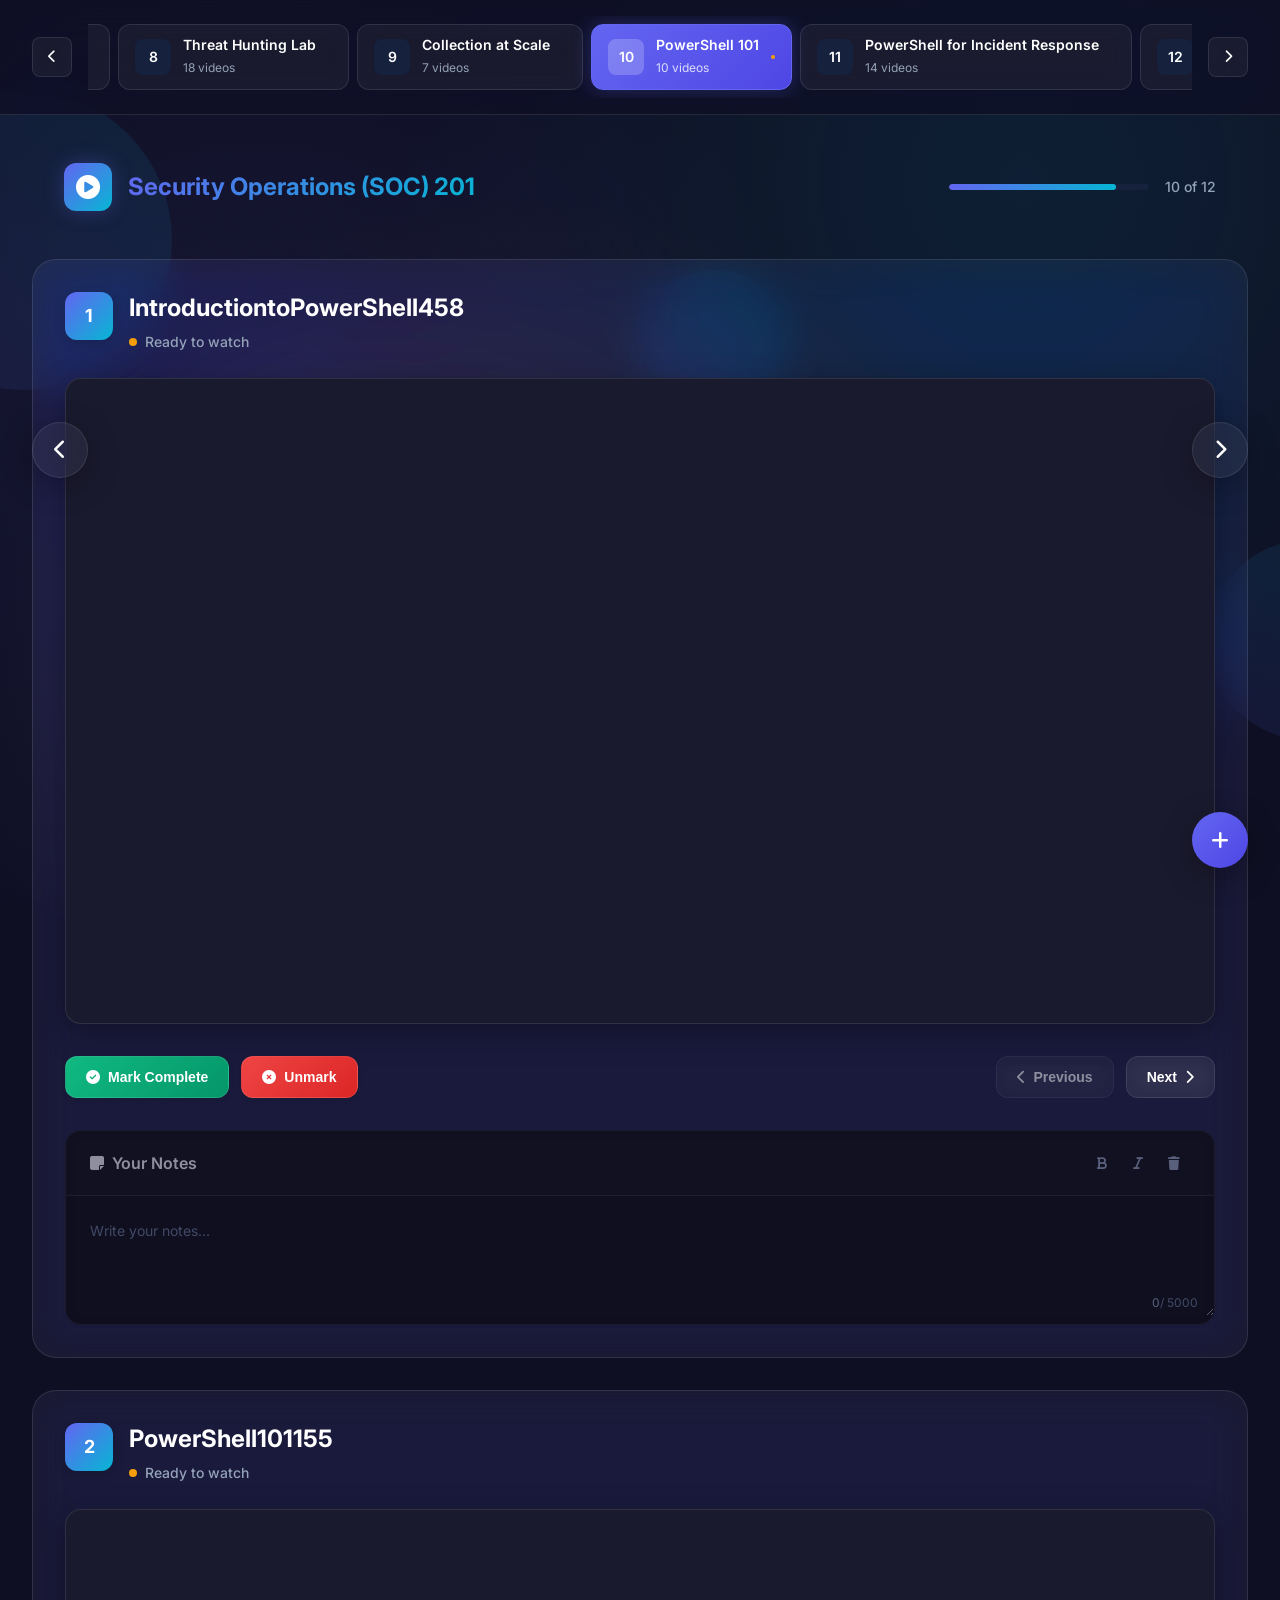
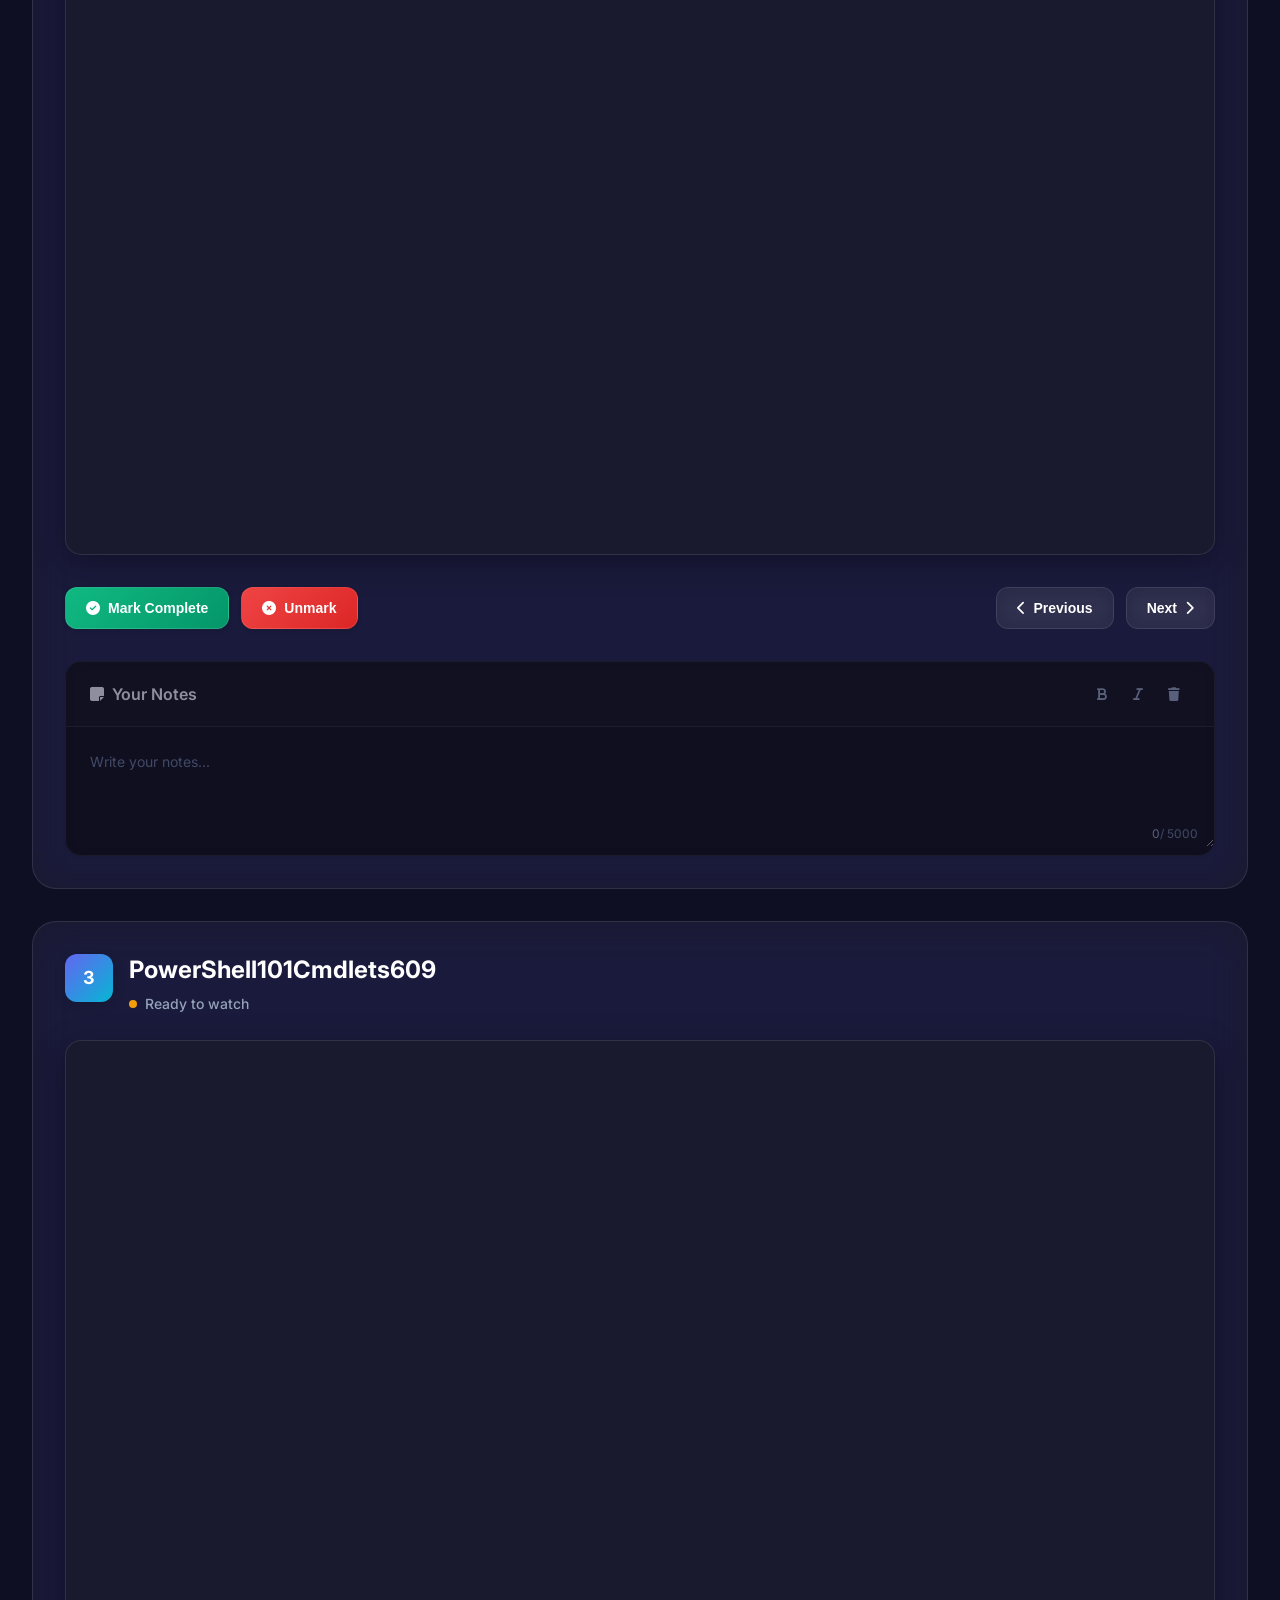
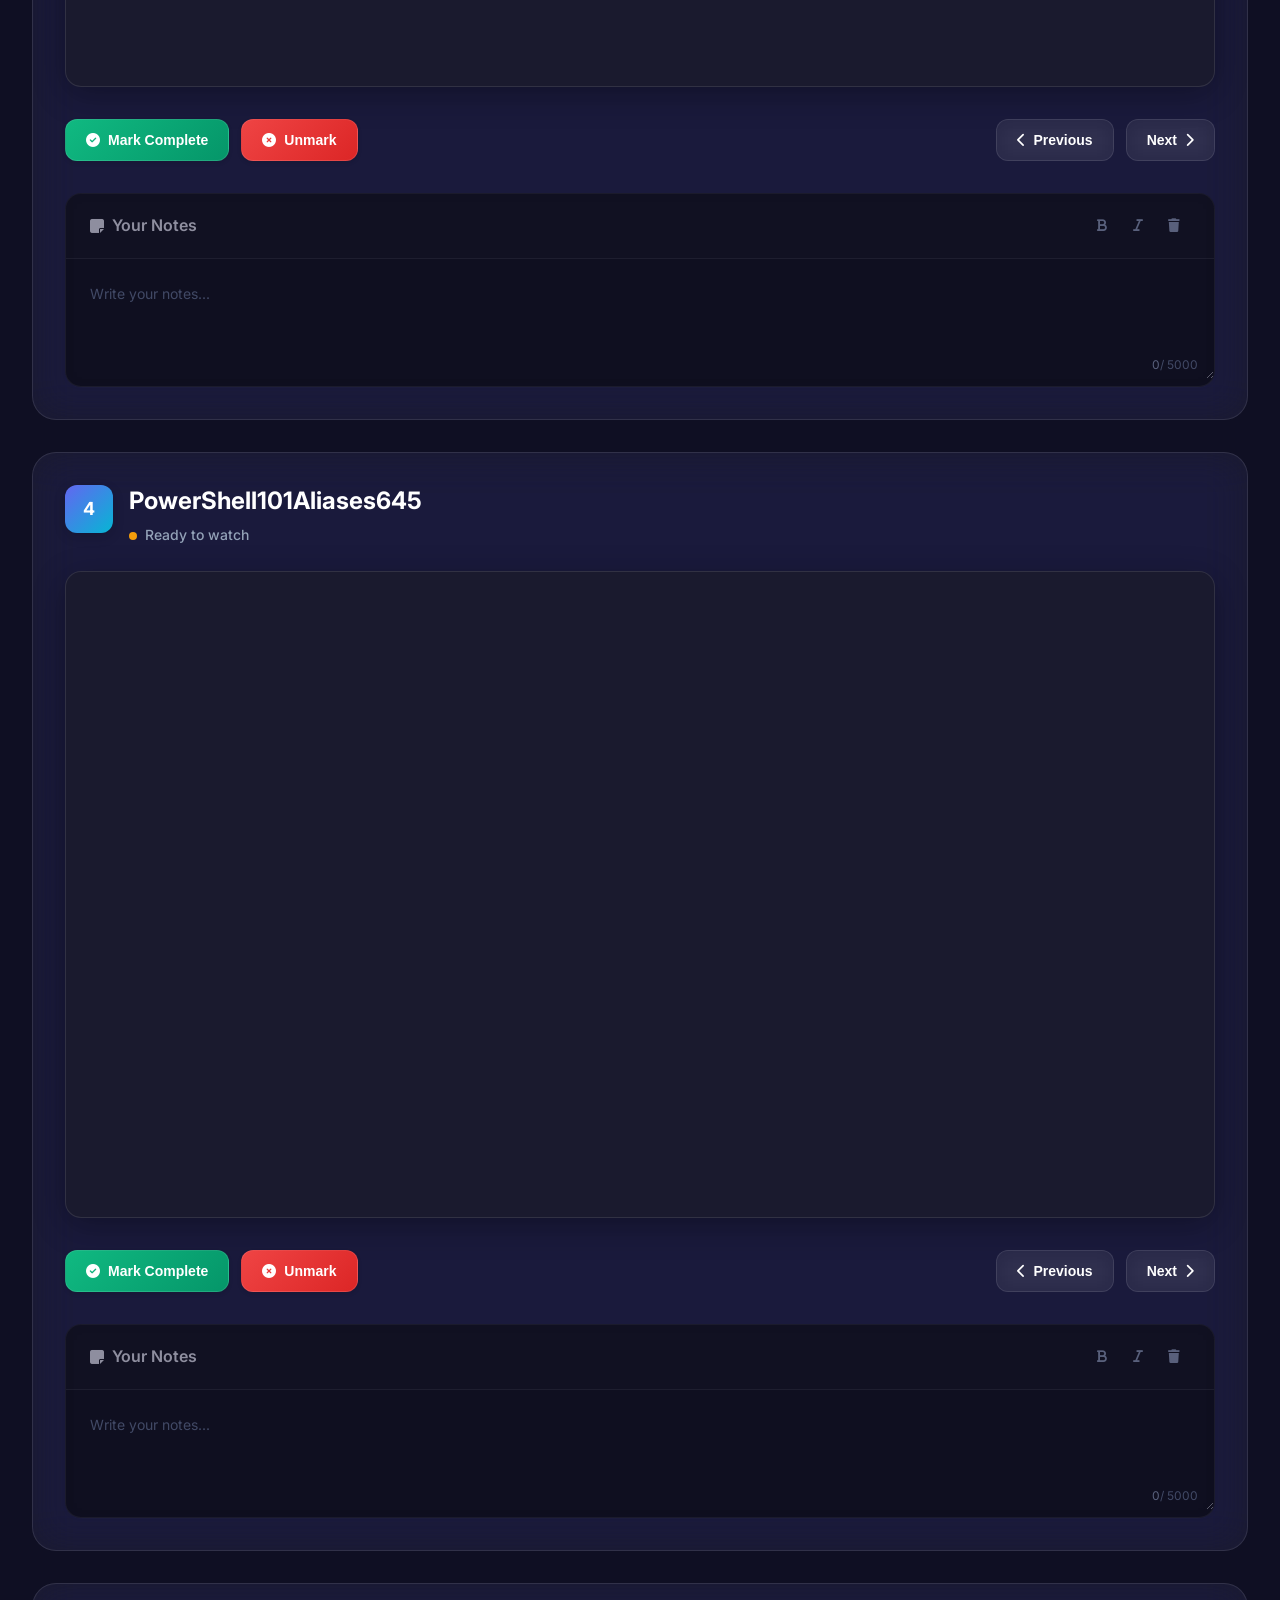
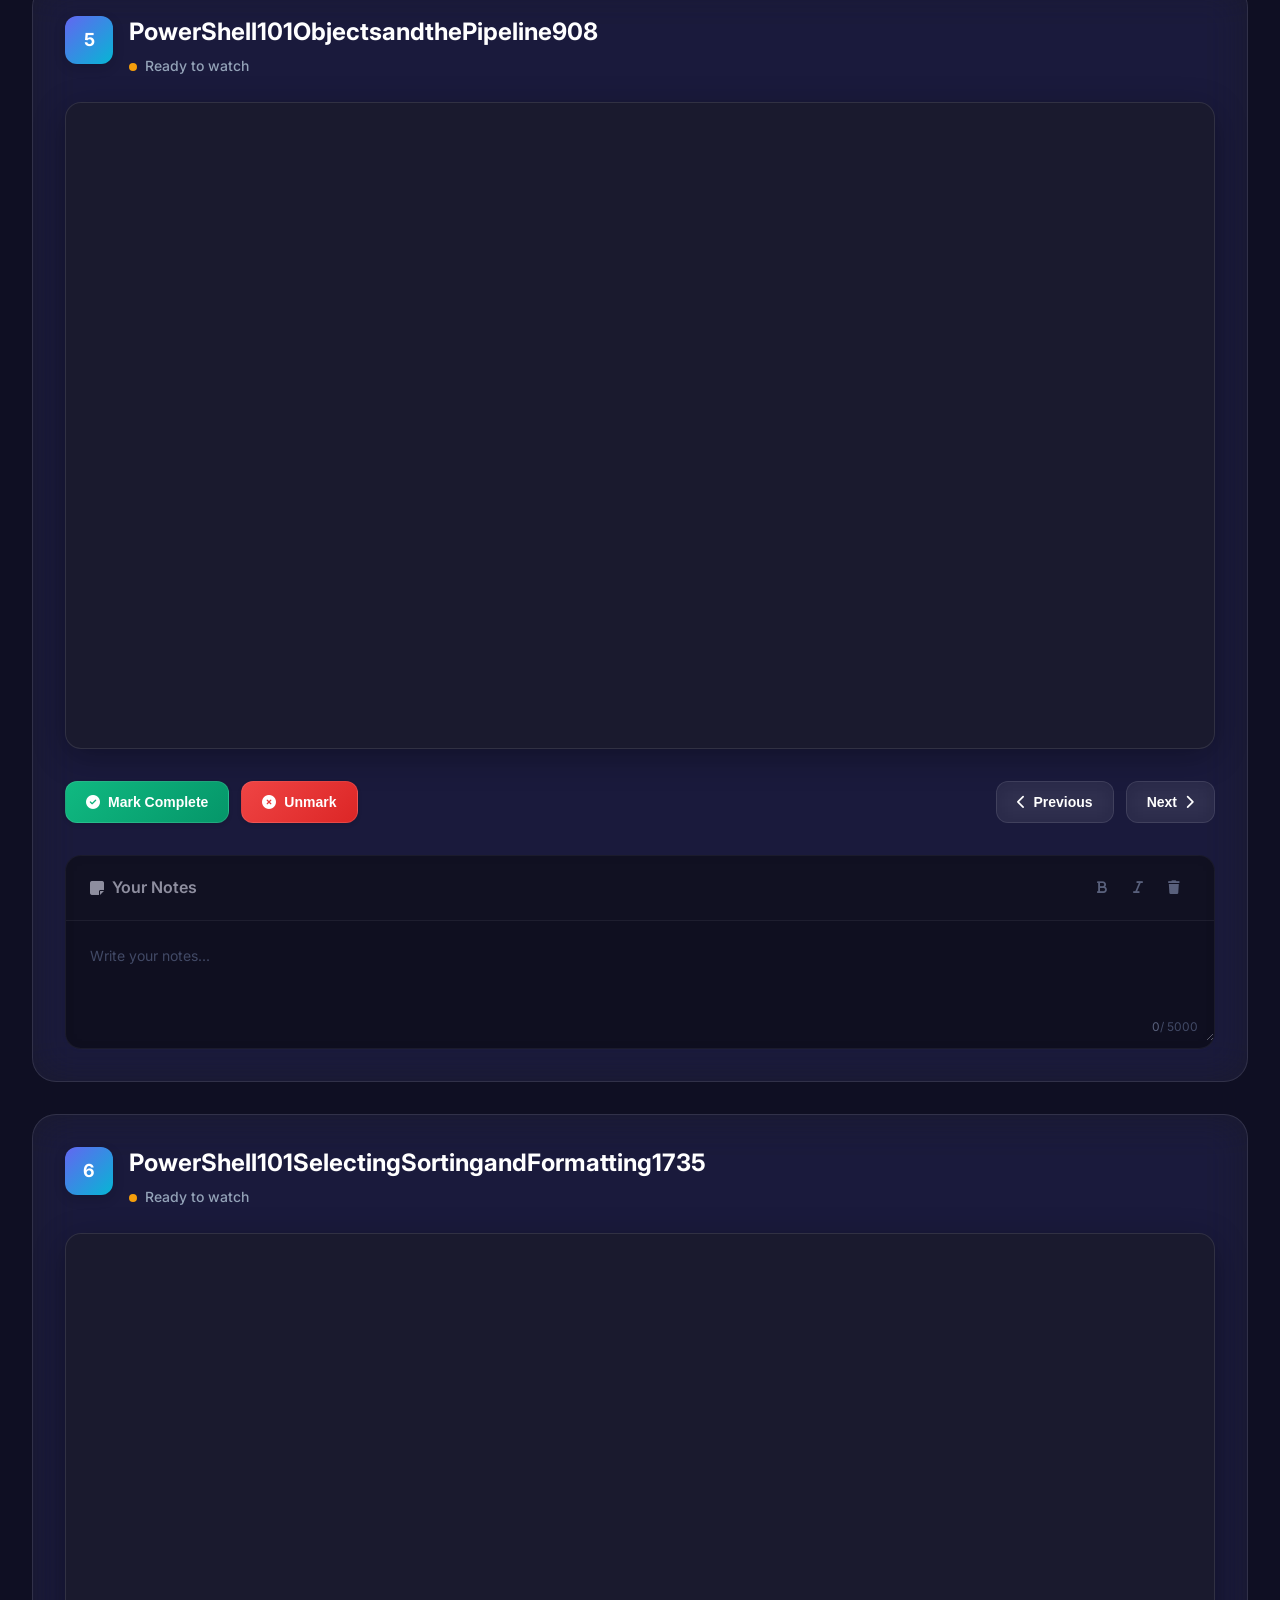
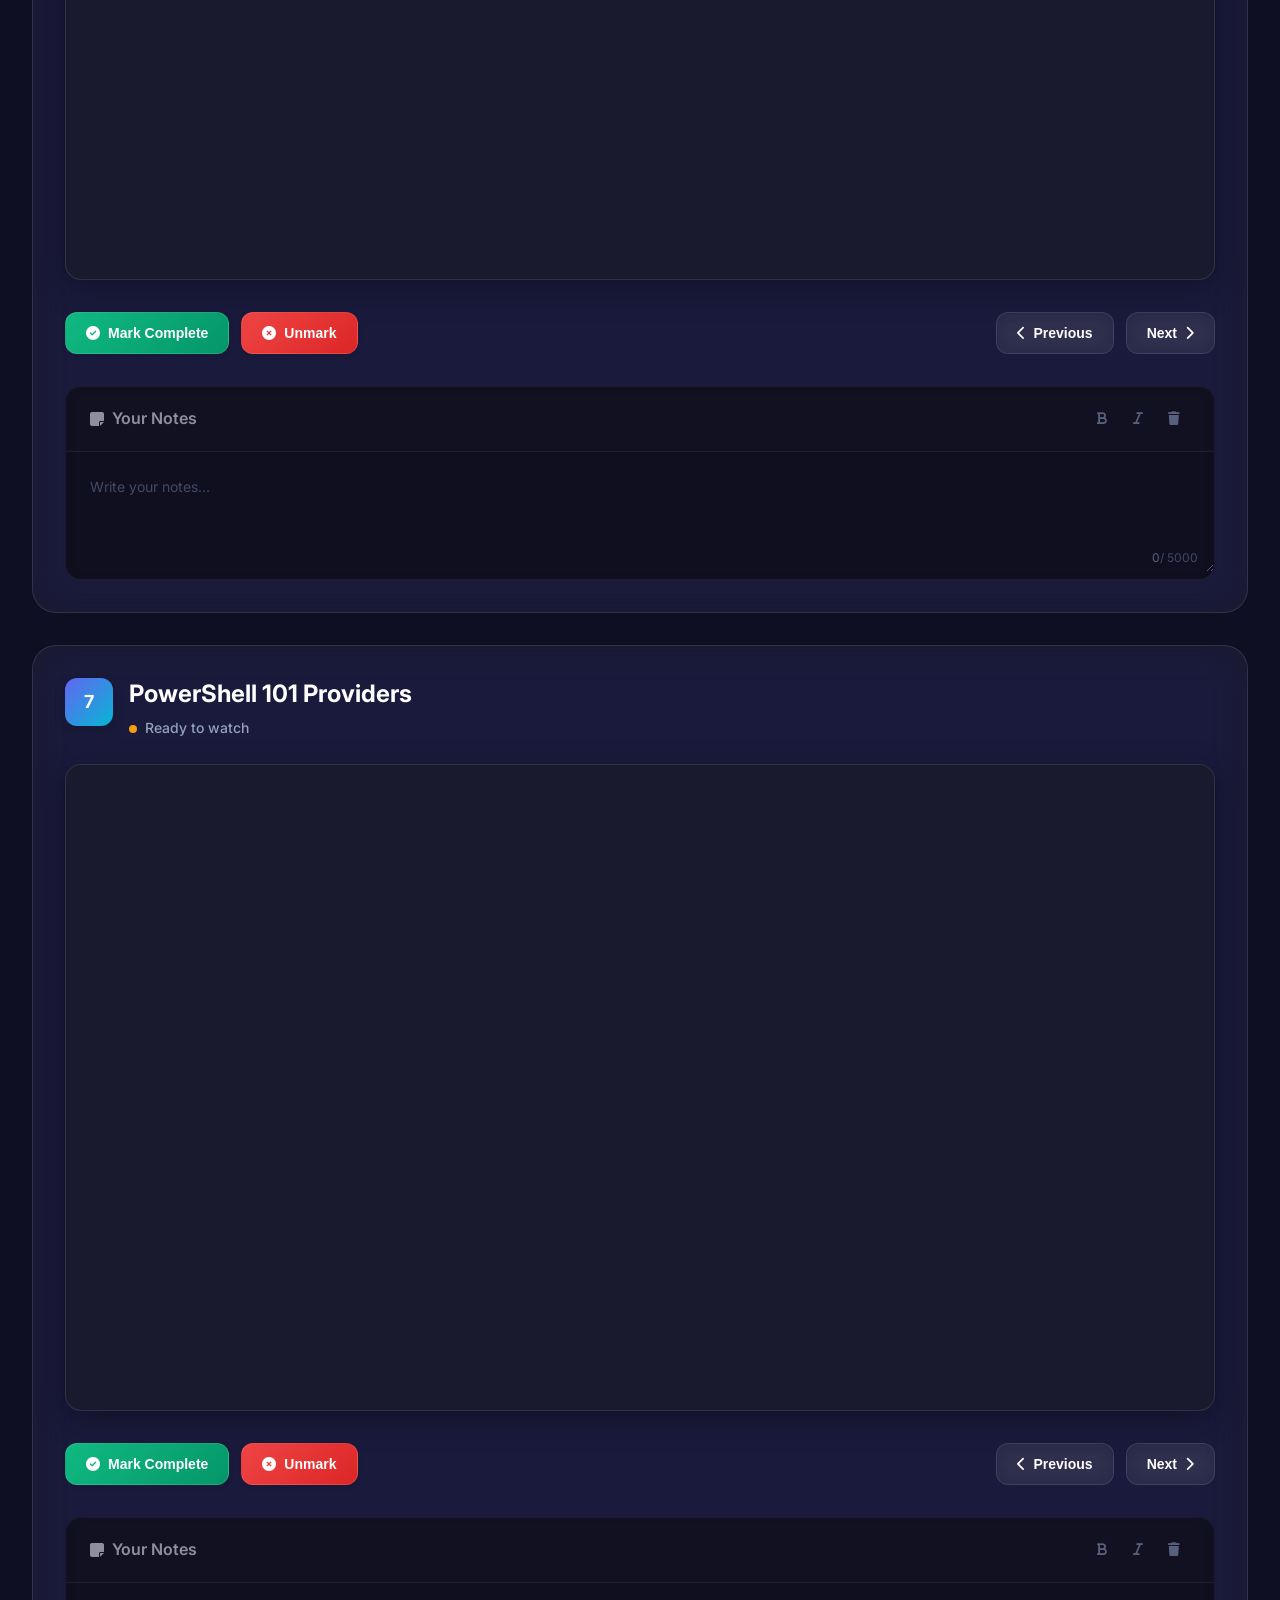
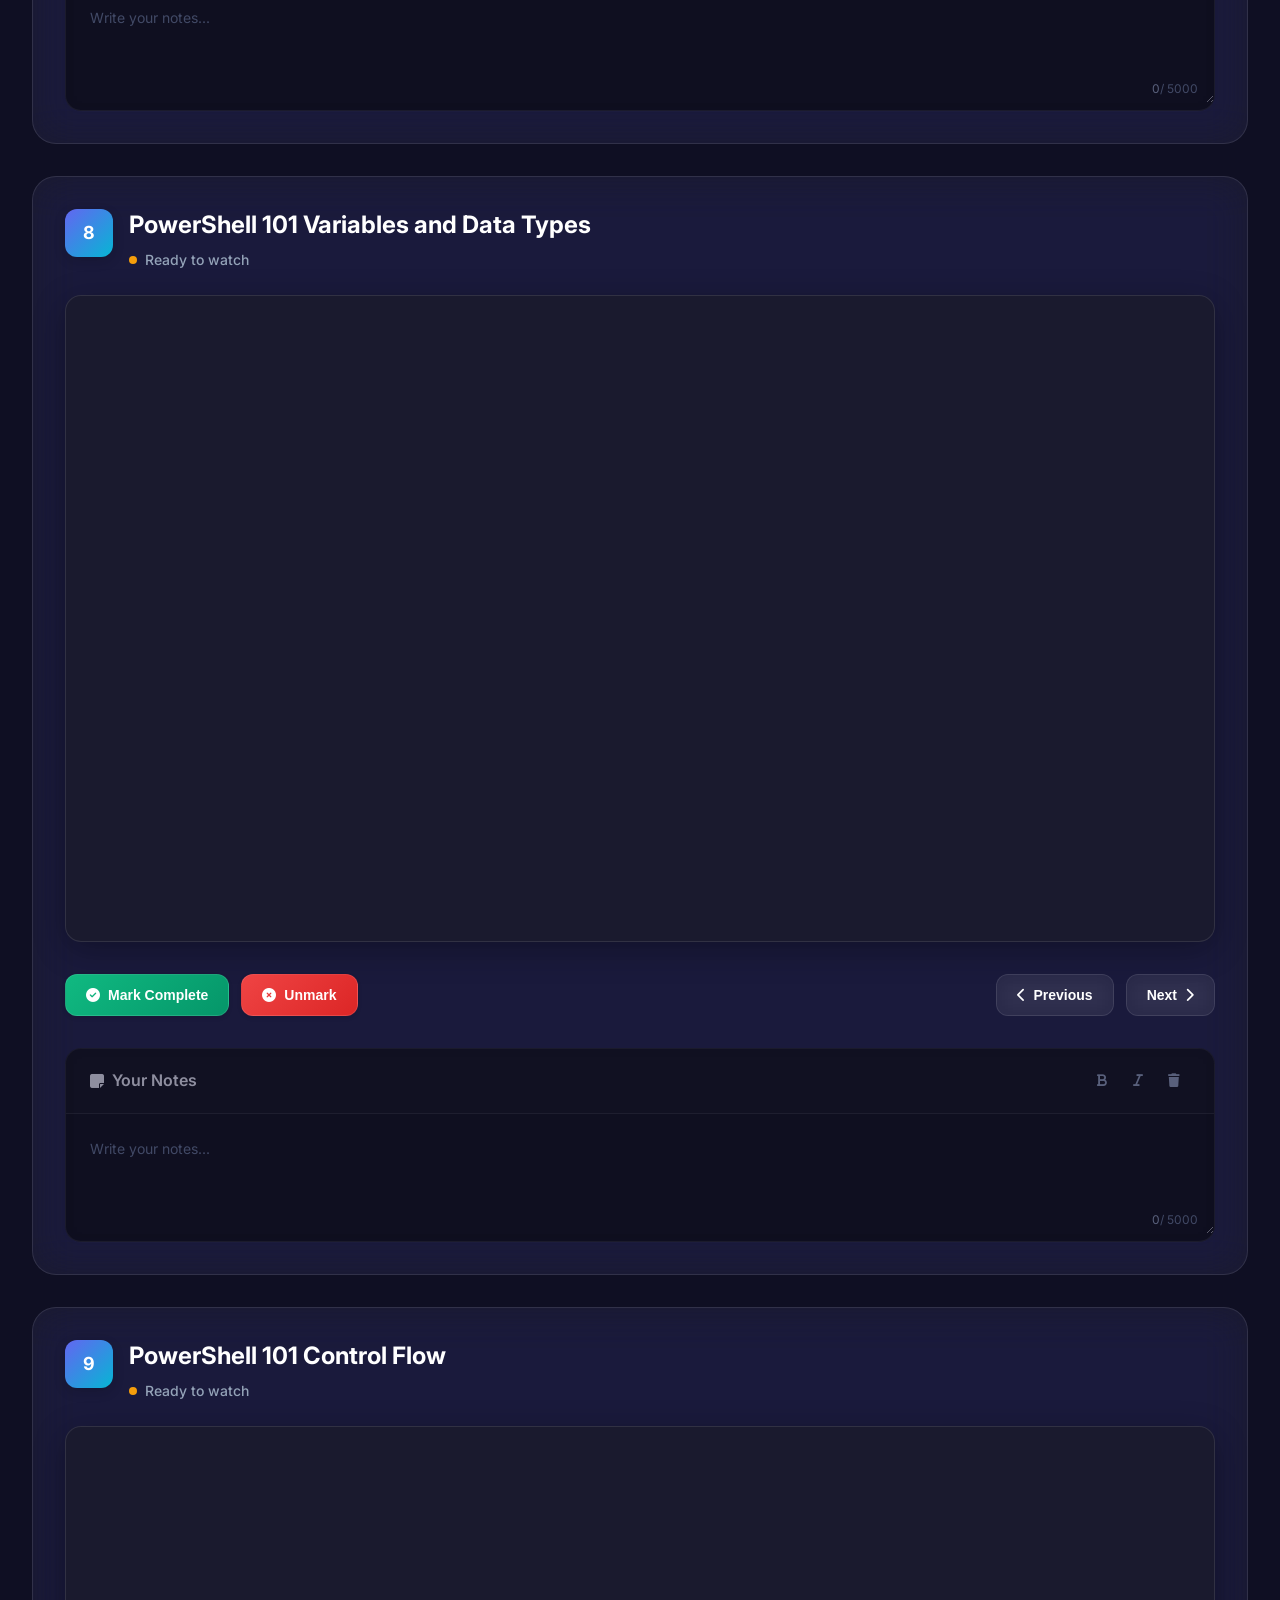
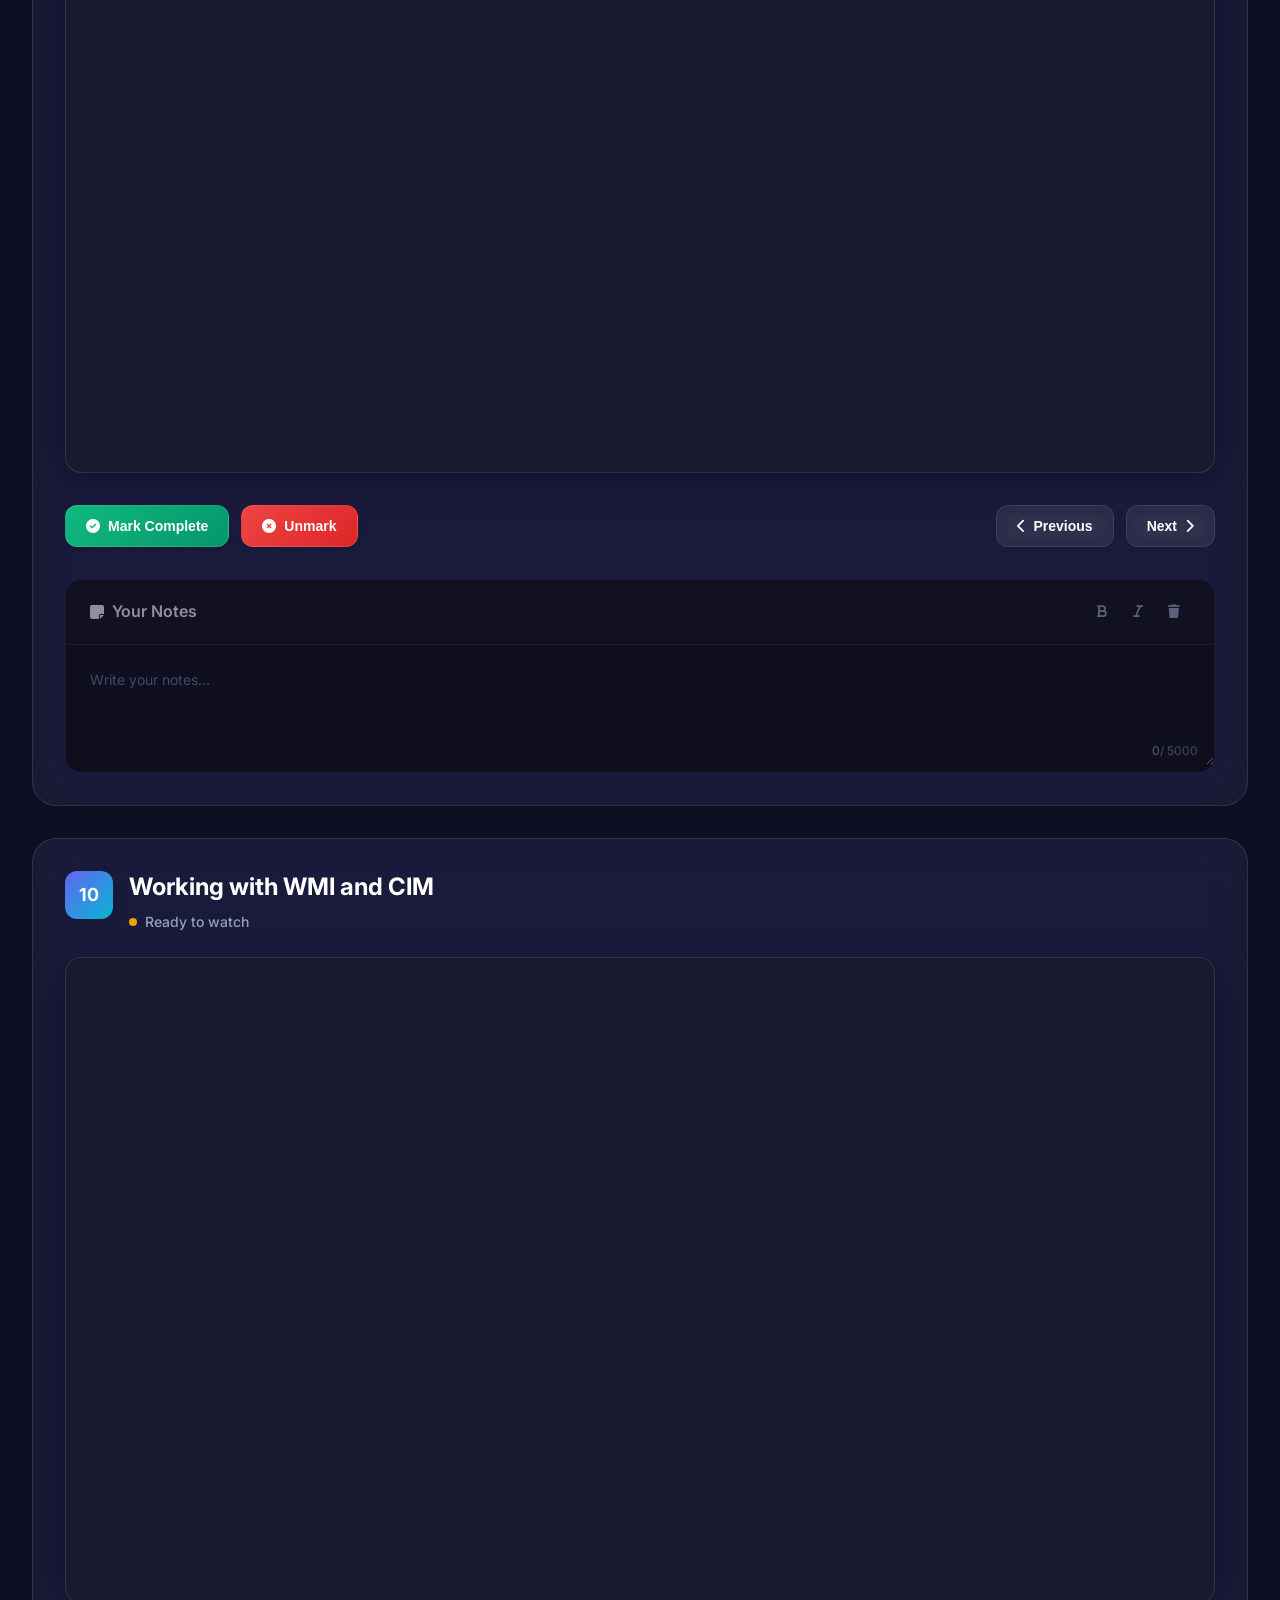
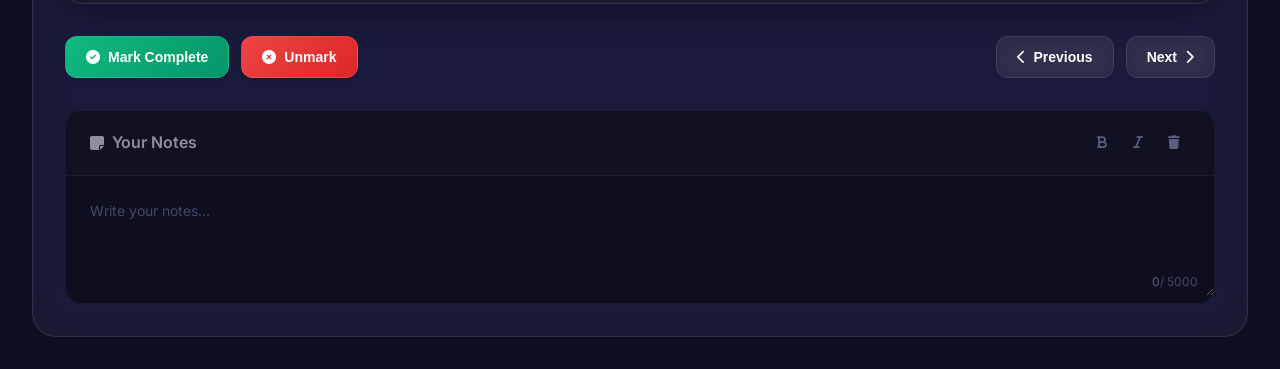
==== s10.html @ 475536b1 "Deploy course" ====
<!DOCTYPE html>

<html lang="en">
<head>
<meta charset="utf-8"/>
<meta content="width=device-width, initial-scale=1.0" name="viewport"/>
<title>Security Operations (SOC) 201</title>
<link href="styles.css" rel="stylesheet"/>
<link href="https://cdnjs.cloudflare.com/ajax/libs/font-awesome/6.4.0/css/all.min.css" rel="stylesheet"/>
<link href="https://fonts.googleapis.com/css2?family=Inter:wght@300;400;500;600;700&amp;display=swap" rel="stylesheet"/>
</head>
<body>
<div class="bg-gradient"></div>
<div class="floating-shapes">
<div class="shape shape-1"></div>
<div class="shape shape-2"></div>
<div class="shape shape-3"></div>
</div>
<header class="glassmorphism-header">
<nav class="modern-nav">
<div class="nav-container">
<button class="nav-scroll-btn left-scroll" id="leftScroll"><i class="fas fa-chevron-left"></i></button>
<ul class="nav-carousel" id="navCarousel">
<li class="nav-item">
<a class="nav-link" href="index.html">
<div class="nav-icon"><span class="nav-number">1</span></div>
<div class="nav-content">
<span class="nav-title">Course Introduction</span>
<span class="nav-subtitle">5 videos</span>
</div>
<div class="nav-indicator"></div>
</a>
</li>
<li class="nav-item">
<a class="nav-link" href="s2.html">
<div class="nav-icon"><span class="nav-number">2</span></div>
<div class="nav-content">
<span class="nav-title">Lab Setup</span>
<span class="nav-subtitle">8 videos</span>
</div>
<div class="nav-indicator"></div>
</a>
</li>
<li class="nav-item">
<a class="nav-link" href="s3.html">
<div class="nav-icon"><span class="nav-number">3</span></div>
<div class="nav-content">
<span class="nav-title">Introduction to Incident Response</span>
<span class="nav-subtitle">10 videos</span>
</div>
<div class="nav-indicator"></div>
</a>
</li>
<li class="nav-item">
<a class="nav-link" href="s4.html">
<div class="nav-icon"><span class="nav-number">4</span></div>
<div class="nav-content">
<span class="nav-title">Introduction to Threat Hunting</span>
<span class="nav-subtitle">13 videos</span>
</div>
<div class="nav-indicator"></div>
</a>
</li>
<li class="nav-item">
<a class="nav-link" href="s5.html">
<div class="nav-icon"><span class="nav-number">5</span></div>
<div class="nav-content">
<span class="nav-title">Data Transformation</span>
<span class="nav-subtitle">15 videos</span>
</div>
<div class="nav-indicator"></div>
</a>
</li>
<li class="nav-item">
<a class="nav-link" href="s6.html">
<div class="nav-icon"><span class="nav-number">6</span></div>
<div class="nav-content">
<span class="nav-title">Understanding Anomalies</span>
<span class="nav-subtitle">12 videos</span>
</div>
<div class="nav-indicator"></div>
</a>
</li>
<li class="nav-item">
<a class="nav-link" href="s7.html">
<div class="nav-icon"><span class="nav-number">7</span></div>
<div class="nav-content">
<span class="nav-title">Dissecting Threat Reports</span>
<span class="nav-subtitle">6 videos</span>
</div>
<div class="nav-indicator"></div>
</a>
</li>
<li class="nav-item">
<a class="nav-link" href="s8.html">
<div class="nav-icon"><span class="nav-number">8</span></div>
<div class="nav-content">
<span class="nav-title">Threat Hunting Lab</span>
<span class="nav-subtitle">18 videos</span>
</div>
<div class="nav-indicator"></div>
</a>
</li>
<li class="nav-item">
<a class="nav-link" href="s9.html">
<div class="nav-icon"><span class="nav-number">9</span></div>
<div class="nav-content">
<span class="nav-title">Collection at Scale</span>
<span class="nav-subtitle">7 videos</span>
</div>
<div class="nav-indicator"></div>
</a>
</li>
<li class="nav-item active">
<a class="nav-link" href="s10.html">
<div class="nav-icon"><span class="nav-number">10</span></div>
<div class="nav-content">
<span class="nav-title">PowerShell 101</span>
<span class="nav-subtitle">10 videos</span>
</div>
<div class="nav-indicator"></div>
</a>
</li>
<li class="nav-item">
<a class="nav-link" href="s11.html">
<div class="nav-icon"><span class="nav-number">11</span></div>
<div class="nav-content">
<span class="nav-title">PowerShell for Incident Response</span>
<span class="nav-subtitle">14 videos</span>
</div>
<div class="nav-indicator"></div>
</a>
</li>
<li class="nav-item">
<a class="nav-link" href="s12.html">
<div class="nav-icon"><span class="nav-number">12</span></div>
<div class="nav-content">
<span class="nav-title">Conclusion</span>
<span class="nav-subtitle">1 videos</span>
</div>
<div class="nav-indicator"></div>
</a>
</li></ul>
<button class="nav-scroll-btn right-scroll" id="rightScroll"><i class="fas fa-chevron-right"></i></button>
</div>
</nav>
</header>
<button class="floating-nav left-nav" onclick="navigate('s9.html')"><i class="fas fa-chevron-left"></i></button>
<button class="floating-nav right-nav" onclick="navigate('s11.html')"><i class="fas fa-chevron-right"></i></button>
<main class="main-container">
<div class="content-wrapper">
<div class="header-content">
<div class="logo-section">
<div class="logo-icon"><i class="fas fa-play-circle"></i></div>
<h1 class="app-title">Security Operations (SOC) 201</h1>
</div>
<div class="progress-indicator">
<div class="progress-bar">
<div class="progress-fill" style="width: 83.33333333333334%"></div>
</div>
<span class="progress-text">10 of 12</span>
</div>
</div>

<section class="video-section glassmorphism" data-video-index="0" id="section95">
<div class="section-header">
<div class="video-info">
<div class="video-badge"><span class="badge-number">1</span></div>
<div class="video-meta">
<h2 class="video-title">IntroductiontoPowerShell458 </h2>
<div class="video-status">
<span class="status-dot"></span>
<span class="status-text">Ready to watch</span>
</div>
</div>
</div>
</div>
<div class="video-container modern-player">
<iframe allow="autoplay; fullscreen" allowfullscreen="" class="video-iframe" loading="lazy" src="https://drive.google.com/file/d/1KEPGoY0NBlEJHLcc6Q5gI95D_s-2cJcX/preview"></iframe>
</div>
<div class="section-actions">
<div class="action-group completion-group">
<button class="action-btn complete-btn" data-section="section95">
<div class="btn-content"><i class="fas fa-check-circle"></i><span>Mark Complete</span></div>
</button>
<button class="action-btn unmark-btn" data-section="section95">
<div class="btn-content"><i class="fas fa-times-circle"></i><span>Unmark</span></div>
</button>
</div>
<div class="action-group navigation-group">
<button class="action-btn nav-btn prev-btn" disabled="" onclick="navigateToSection('prev', 0)">
<div class="btn-content"><i class="fas fa-chevron-left"></i><span>Previous</span></div>
</button>
<button class="action-btn nav-btn next-btn" onclick="navigateToSection('next', 0)">
<div class="btn-content"><span>Next</span><i class="fas fa-chevron-right"></i></div>
</button>
</div>
</div>
<div class="notes-container">
<div class="notes-header">
<div class="notes-title"><i class="fas fa-sticky-note"></i><span>Your Notes</span></div>
<div class="notes-tools">
<button class="tool-btn" id="bold-95" title="Bold"><i class="fas fa-bold"></i></button>
<button class="tool-btn" id="italic-95" title="Italic"><i class="fas fa-italic"></i></button>
<button class="tool-btn" id="clear-95" title="Clear Notes"><i class="fas fa-trash"></i></button>
</div>
</div>
<div class="notes-input-container">
<textarea class="notes-input" data-video-id="95" id="notes95" placeholder="Write your notes..."></textarea>
<div class="notes-counter"><span class="char-count">0</span><span class="char-limit">/ 5000</span></div>
</div>
</div>
</section>
<section class="video-section glassmorphism" data-video-index="1" id="section96">
<div class="section-header">
<div class="video-info">
<div class="video-badge"><span class="badge-number">2</span></div>
<div class="video-meta">
<h2 class="video-title">PowerShell101155 </h2>
<div class="video-status">
<span class="status-dot"></span>
<span class="status-text">Ready to watch</span>
</div>
</div>
</div>
</div>
<div class="video-container modern-player">
<iframe allow="autoplay; fullscreen" allowfullscreen="" class="video-iframe" loading="lazy" src="https://drive.google.com/file/d/1F9OVU6bBk-1lJJPgEvahL626uTyeqmBS/preview"></iframe>
</div>
<div class="section-actions">
<div class="action-group completion-group">
<button class="action-btn complete-btn" data-section="section96">
<div class="btn-content"><i class="fas fa-check-circle"></i><span>Mark Complete</span></div>
</button>
<button class="action-btn unmark-btn" data-section="section96">
<div class="btn-content"><i class="fas fa-times-circle"></i><span>Unmark</span></div>
</button>
</div>
<div class="action-group navigation-group">
<button class="action-btn nav-btn prev-btn" onclick="navigateToSection('prev', 1)">
<div class="btn-content"><i class="fas fa-chevron-left"></i><span>Previous</span></div>
</button>
<button class="action-btn nav-btn next-btn" onclick="navigateToSection('next', 1)">
<div class="btn-content"><span>Next</span><i class="fas fa-chevron-right"></i></div>
</button>
</div>
</div>
<div class="notes-container">
<div class="notes-header">
<div class="notes-title"><i class="fas fa-sticky-note"></i><span>Your Notes</span></div>
<div class="notes-tools">
<button class="tool-btn" id="bold-96" title="Bold"><i class="fas fa-bold"></i></button>
<button class="tool-btn" id="italic-96" title="Italic"><i class="fas fa-italic"></i></button>
<button class="tool-btn" id="clear-96" title="Clear Notes"><i class="fas fa-trash"></i></button>
</div>
</div>
<div class="notes-input-container">
<textarea class="notes-input" data-video-id="96" id="notes96" placeholder="Write your notes..."></textarea>
<div class="notes-counter"><span class="char-count">0</span><span class="char-limit">/ 5000</span></div>
</div>
</div>
</section>
<section class="video-section glassmorphism" data-video-index="2" id="section97">
<div class="section-header">
<div class="video-info">
<div class="video-badge"><span class="badge-number">3</span></div>
<div class="video-meta">
<h2 class="video-title">PowerShell101Cmdlets609 </h2>
<div class="video-status">
<span class="status-dot"></span>
<span class="status-text">Ready to watch</span>
</div>
</div>
</div>
</div>
<div class="video-container modern-player">
<iframe allow="autoplay; fullscreen" allowfullscreen="" class="video-iframe" loading="lazy" src="https://drive.google.com/file/d/1a70ZDEfeV6Qrejw3e3I6seHzADuL_m_k/preview"></iframe>
</div>
<div class="section-actions">
<div class="action-group completion-group">
<button class="action-btn complete-btn" data-section="section97">
<div class="btn-content"><i class="fas fa-check-circle"></i><span>Mark Complete</span></div>
</button>
<button class="action-btn unmark-btn" data-section="section97">
<div class="btn-content"><i class="fas fa-times-circle"></i><span>Unmark</span></div>
</button>
</div>
<div class="action-group navigation-group">
<button class="action-btn nav-btn prev-btn" onclick="navigateToSection('prev', 2)">
<div class="btn-content"><i class="fas fa-chevron-left"></i><span>Previous</span></div>
</button>
<button class="action-btn nav-btn next-btn" onclick="navigateToSection('next', 2)">
<div class="btn-content"><span>Next</span><i class="fas fa-chevron-right"></i></div>
</button>
</div>
</div>
<div class="notes-container">
<div class="notes-header">
<div class="notes-title"><i class="fas fa-sticky-note"></i><span>Your Notes</span></div>
<div class="notes-tools">
<button class="tool-btn" id="bold-97" title="Bold"><i class="fas fa-bold"></i></button>
<button class="tool-btn" id="italic-97" title="Italic"><i class="fas fa-italic"></i></button>
<button class="tool-btn" id="clear-97" title="Clear Notes"><i class="fas fa-trash"></i></button>
</div>
</div>
<div class="notes-input-container">
<textarea class="notes-input" data-video-id="97" id="notes97" placeholder="Write your notes..."></textarea>
<div class="notes-counter"><span class="char-count">0</span><span class="char-limit">/ 5000</span></div>
</div>
</div>
</section>
<section class="video-section glassmorphism" data-video-index="3" id="section98">
<div class="section-header">
<div class="video-info">
<div class="video-badge"><span class="badge-number">4</span></div>
<div class="video-meta">
<h2 class="video-title">PowerShell101Aliases645 </h2>
<div class="video-status">
<span class="status-dot"></span>
<span class="status-text">Ready to watch</span>
</div>
</div>
</div>
</div>
<div class="video-container modern-player">
<iframe allow="autoplay; fullscreen" allowfullscreen="" class="video-iframe" loading="lazy" src="https://drive.google.com/file/d/14v9AwEkVKqC5wpkpek19MikuHV9FYXMJ/preview"></iframe>
</div>
<div class="section-actions">
<div class="action-group completion-group">
<button class="action-btn complete-btn" data-section="section98">
<div class="btn-content"><i class="fas fa-check-circle"></i><span>Mark Complete</span></div>
</button>
<button class="action-btn unmark-btn" data-section="section98">
<div class="btn-content"><i class="fas fa-times-circle"></i><span>Unmark</span></div>
</button>
</div>
<div class="action-group navigation-group">
<button class="action-btn nav-btn prev-btn" onclick="navigateToSection('prev', 3)">
<div class="btn-content"><i class="fas fa-chevron-left"></i><span>Previous</span></div>
</button>
<button class="action-btn nav-btn next-btn" onclick="navigateToSection('next', 3)">
<div class="btn-content"><span>Next</span><i class="fas fa-chevron-right"></i></div>
</button>
</div>
</div>
<div class="notes-container">
<div class="notes-header">
<div class="notes-title"><i class="fas fa-sticky-note"></i><span>Your Notes</span></div>
<div class="notes-tools">
<button class="tool-btn" id="bold-98" title="Bold"><i class="fas fa-bold"></i></button>
<button class="tool-btn" id="italic-98" title="Italic"><i class="fas fa-italic"></i></button>
<button class="tool-btn" id="clear-98" title="Clear Notes"><i class="fas fa-trash"></i></button>
</div>
</div>
<div class="notes-input-container">
<textarea class="notes-input" data-video-id="98" id="notes98" placeholder="Write your notes..."></textarea>
<div class="notes-counter"><span class="char-count">0</span><span class="char-limit">/ 5000</span></div>
</div>
</div>
</section>
<section class="video-section glassmorphism" data-video-index="4" id="section99">
<div class="section-header">
<div class="video-info">
<div class="video-badge"><span class="badge-number">5</span></div>
<div class="video-meta">
<h2 class="video-title">PowerShell101ObjectsandthePipeline908 </h2>
<div class="video-status">
<span class="status-dot"></span>
<span class="status-text">Ready to watch</span>
</div>
</div>
</div>
</div>
<div class="video-container modern-player">
<iframe allow="autoplay; fullscreen" allowfullscreen="" class="video-iframe" loading="lazy" src="https://drive.google.com/file/d/1uC0Ahdf1uHZM1JcMhgJGIkuoprW9N4kW/preview"></iframe>
</div>
<div class="section-actions">
<div class="action-group completion-group">
<button class="action-btn complete-btn" data-section="section99">
<div class="btn-content"><i class="fas fa-check-circle"></i><span>Mark Complete</span></div>
</button>
<button class="action-btn unmark-btn" data-section="section99">
<div class="btn-content"><i class="fas fa-times-circle"></i><span>Unmark</span></div>
</button>
</div>
<div class="action-group navigation-group">
<button class="action-btn nav-btn prev-btn" onclick="navigateToSection('prev', 4)">
<div class="btn-content"><i class="fas fa-chevron-left"></i><span>Previous</span></div>
</button>
<button class="action-btn nav-btn next-btn" onclick="navigateToSection('next', 4)">
<div class="btn-content"><span>Next</span><i class="fas fa-chevron-right"></i></div>
</button>
</div>
</div>
<div class="notes-container">
<div class="notes-header">
<div class="notes-title"><i class="fas fa-sticky-note"></i><span>Your Notes</span></div>
<div class="notes-tools">
<button class="tool-btn" id="bold-99" title="Bold"><i class="fas fa-bold"></i></button>
<button class="tool-btn" id="italic-99" title="Italic"><i class="fas fa-italic"></i></button>
<button class="tool-btn" id="clear-99" title="Clear Notes"><i class="fas fa-trash"></i></button>
</div>
</div>
<div class="notes-input-container">
<textarea class="notes-input" data-video-id="99" id="notes99" placeholder="Write your notes..."></textarea>
<div class="notes-counter"><span class="char-count">0</span><span class="char-limit">/ 5000</span></div>
</div>
</div>
</section>
<section class="video-section glassmorphism" data-video-index="5" id="section100">
<div class="section-header">
<div class="video-info">
<div class="video-badge"><span class="badge-number">6</span></div>
<div class="video-meta">
<h2 class="video-title">PowerShell101SelectingSortingandFormatting1735 </h2>
<div class="video-status">
<span class="status-dot"></span>
<span class="status-text">Ready to watch</span>
</div>
</div>
</div>
</div>
<div class="video-container modern-player">
<iframe allow="autoplay; fullscreen" allowfullscreen="" class="video-iframe" loading="lazy" src="https://drive.google.com/file/d/1f90_xJYQURerdpfZgVRHp_7Z7PlYS4qK/preview"></iframe>
</div>
<div class="section-actions">
<div class="action-group completion-group">
<button class="action-btn complete-btn" data-section="section100">
<div class="btn-content"><i class="fas fa-check-circle"></i><span>Mark Complete</span></div>
</button>
<button class="action-btn unmark-btn" data-section="section100">
<div class="btn-content"><i class="fas fa-times-circle"></i><span>Unmark</span></div>
</button>
</div>
<div class="action-group navigation-group">
<button class="action-btn nav-btn prev-btn" onclick="navigateToSection('prev', 5)">
<div class="btn-content"><i class="fas fa-chevron-left"></i><span>Previous</span></div>
</button>
<button class="action-btn nav-btn next-btn" onclick="navigateToSection('next', 5)">
<div class="btn-content"><span>Next</span><i class="fas fa-chevron-right"></i></div>
</button>
</div>
</div>
<div class="notes-container">
<div class="notes-header">
<div class="notes-title"><i class="fas fa-sticky-note"></i><span>Your Notes</span></div>
<div class="notes-tools">
<button class="tool-btn" id="bold-100" title="Bold"><i class="fas fa-bold"></i></button>
<button class="tool-btn" id="italic-100" title="Italic"><i class="fas fa-italic"></i></button>
<button class="tool-btn" id="clear-100" title="Clear Notes"><i class="fas fa-trash"></i></button>
</div>
</div>
<div class="notes-input-container">
<textarea class="notes-input" data-video-id="100" id="notes100" placeholder="Write your notes..."></textarea>
<div class="notes-counter"><span class="char-count">0</span><span class="char-limit">/ 5000</span></div>
</div>
</div>
</section>
<section class="video-section glassmorphism" data-video-index="6" id="section101">
<div class="section-header">
<div class="video-info">
<div class="video-badge"><span class="badge-number">7</span></div>
<div class="video-meta">
<h2 class="video-title">PowerShell 101 Providers </h2>
<div class="video-status">
<span class="status-dot"></span>
<span class="status-text">Ready to watch</span>
</div>
</div>
</div>
</div>
<div class="video-container modern-player">
<iframe allow="autoplay; fullscreen" allowfullscreen="" class="video-iframe" loading="lazy" src="https://drive.google.com/file/d/1E6dv03Mkwf1zfL4cxnYUdj1kzCX_P2TG/preview"></iframe>
</div>
<div class="section-actions">
<div class="action-group completion-group">
<button class="action-btn complete-btn" data-section="section101">
<div class="btn-content"><i class="fas fa-check-circle"></i><span>Mark Complete</span></div>
</button>
<button class="action-btn unmark-btn" data-section="section101">
<div class="btn-content"><i class="fas fa-times-circle"></i><span>Unmark</span></div>
</button>
</div>
<div class="action-group navigation-group">
<button class="action-btn nav-btn prev-btn" onclick="navigateToSection('prev', 6)">
<div class="btn-content"><i class="fas fa-chevron-left"></i><span>Previous</span></div>
</button>
<button class="action-btn nav-btn next-btn" onclick="navigateToSection('next', 6)">
<div class="btn-content"><span>Next</span><i class="fas fa-chevron-right"></i></div>
</button>
</div>
</div>
<div class="notes-container">
<div class="notes-header">
<div class="notes-title"><i class="fas fa-sticky-note"></i><span>Your Notes</span></div>
<div class="notes-tools">
<button class="tool-btn" id="bold-101" title="Bold"><i class="fas fa-bold"></i></button>
<button class="tool-btn" id="italic-101" title="Italic"><i class="fas fa-italic"></i></button>
<button class="tool-btn" id="clear-101" title="Clear Notes"><i class="fas fa-trash"></i></button>
</div>
</div>
<div class="notes-input-container">
<textarea class="notes-input" data-video-id="101" id="notes101" placeholder="Write your notes..."></textarea>
<div class="notes-counter"><span class="char-count">0</span><span class="char-limit">/ 5000</span></div>
</div>
</div>
</section>
<section class="video-section glassmorphism" data-video-index="7" id="section102">
<div class="section-header">
<div class="video-info">
<div class="video-badge"><span class="badge-number">8</span></div>
<div class="video-meta">
<h2 class="video-title">PowerShell 101 Variables and Data Types </h2>
<div class="video-status">
<span class="status-dot"></span>
<span class="status-text">Ready to watch</span>
</div>
</div>
</div>
</div>
<div class="video-container modern-player">
<iframe allow="autoplay; fullscreen" allowfullscreen="" class="video-iframe" loading="lazy" src="https://drive.google.com/file/d/1MBjhwqCO8di76qeNBCjK5_OsBwxrzize/preview"></iframe>
</div>
<div class="section-actions">
<div class="action-group completion-group">
<button class="action-btn complete-btn" data-section="section102">
<div class="btn-content"><i class="fas fa-check-circle"></i><span>Mark Complete</span></div>
</button>
<button class="action-btn unmark-btn" data-section="section102">
<div class="btn-content"><i class="fas fa-times-circle"></i><span>Unmark</span></div>
</button>
</div>
<div class="action-group navigation-group">
<button class="action-btn nav-btn prev-btn" onclick="navigateToSection('prev', 7)">
<div class="btn-content"><i class="fas fa-chevron-left"></i><span>Previous</span></div>
</button>
<button class="action-btn nav-btn next-btn" onclick="navigateToSection('next', 7)">
<div class="btn-content"><span>Next</span><i class="fas fa-chevron-right"></i></div>
</button>
</div>
</div>
<div class="notes-container">
<div class="notes-header">
<div class="notes-title"><i class="fas fa-sticky-note"></i><span>Your Notes</span></div>
<div class="notes-tools">
<button class="tool-btn" id="bold-102" title="Bold"><i class="fas fa-bold"></i></button>
<button class="tool-btn" id="italic-102" title="Italic"><i class="fas fa-italic"></i></button>
<button class="tool-btn" id="clear-102" title="Clear Notes"><i class="fas fa-trash"></i></button>
</div>
</div>
<div class="notes-input-container">
<textarea class="notes-input" data-video-id="102" id="notes102" placeholder="Write your notes..."></textarea>
<div class="notes-counter"><span class="char-count">0</span><span class="char-limit">/ 5000</span></div>
</div>
</div>
</section>
<section class="video-section glassmorphism" data-video-index="8" id="section103">
<div class="section-header">
<div class="video-info">
<div class="video-badge"><span class="badge-number">9</span></div>
<div class="video-meta">
<h2 class="video-title">PowerShell 101 Control Flow </h2>
<div class="video-status">
<span class="status-dot"></span>
<span class="status-text">Ready to watch</span>
</div>
</div>
</div>
</div>
<div class="video-container modern-player">
<iframe allow="autoplay; fullscreen" allowfullscreen="" class="video-iframe" loading="lazy" src="https://drive.google.com/file/d/1ILRQCEfrdIqZfBc2esAVi6kpI6JNSdSs/preview"></iframe>
</div>
<div class="section-actions">
<div class="action-group completion-group">
<button class="action-btn complete-btn" data-section="section103">
<div class="btn-content"><i class="fas fa-check-circle"></i><span>Mark Complete</span></div>
</button>
<button class="action-btn unmark-btn" data-section="section103">
<div class="btn-content"><i class="fas fa-times-circle"></i><span>Unmark</span></div>
</button>
</div>
<div class="action-group navigation-group">
<button class="action-btn nav-btn prev-btn" onclick="navigateToSection('prev', 8)">
<div class="btn-content"><i class="fas fa-chevron-left"></i><span>Previous</span></div>
</button>
<button class="action-btn nav-btn next-btn" onclick="navigateToSection('next', 8)">
<div class="btn-content"><span>Next</span><i class="fas fa-chevron-right"></i></div>
</button>
</div>
</div>
<div class="notes-container">
<div class="notes-header">
<div class="notes-title"><i class="fas fa-sticky-note"></i><span>Your Notes</span></div>
<div class="notes-tools">
<button class="tool-btn" id="bold-103" title="Bold"><i class="fas fa-bold"></i></button>
<button class="tool-btn" id="italic-103" title="Italic"><i class="fas fa-italic"></i></button>
<button class="tool-btn" id="clear-103" title="Clear Notes"><i class="fas fa-trash"></i></button>
</div>
</div>
<div class="notes-input-container">
<textarea class="notes-input" data-video-id="103" id="notes103" placeholder="Write your notes..."></textarea>
<div class="notes-counter"><span class="char-count">0</span><span class="char-limit">/ 5000</span></div>
</div>
</div>
</section>
<section class="video-section glassmorphism" data-video-index="9" id="section104">
<div class="section-header">
<div class="video-info">
<div class="video-badge"><span class="badge-number">10</span></div>
<div class="video-meta">
<h2 class="video-title">Working with WMI and CIM </h2>
<div class="video-status">
<span class="status-dot"></span>
<span class="status-text">Ready to watch</span>
</div>
</div>
</div>
</div>
<div class="video-container modern-player">
<iframe allow="autoplay; fullscreen" allowfullscreen="" class="video-iframe" loading="lazy" src="https://drive.google.com/file/d/1lWDyL_Kz8xxXMsH8oOxgoJuueDBCoCDF/preview"></iframe>
</div>
<div class="section-actions">
<div class="action-group completion-group">
<button class="action-btn complete-btn" data-section="section104">
<div class="btn-content"><i class="fas fa-check-circle"></i><span>Mark Complete</span></div>
</button>
<button class="action-btn unmark-btn" data-section="section104">
<div class="btn-content"><i class="fas fa-times-circle"></i><span>Unmark</span></div>
</button>
</div>
<div class="action-group navigation-group">
<button class="action-btn nav-btn prev-btn" onclick="navigateToSection('prev', 9)">
<div class="btn-content"><i class="fas fa-chevron-left"></i><span>Previous</span></div>
</button>
<button class="action-btn nav-btn next-btn" onclick="navigateToSection('next', 9)">
<div class="btn-content"><span>Next</span><i class="fas fa-chevron-right"></i></div>
</button>
</div>
</div>
<div class="notes-container">
<div class="notes-header">
<div class="notes-title"><i class="fas fa-sticky-note"></i><span>Your Notes</span></div>
<div class="notes-tools">
<button class="tool-btn" id="bold-104" title="Bold"><i class="fas fa-bold"></i></button>
<button class="tool-btn" id="italic-104" title="Italic"><i class="fas fa-italic"></i></button>
<button class="tool-btn" id="clear-104" title="Clear Notes"><i class="fas fa-trash"></i></button>
</div>
</div>
<div class="notes-input-container">
<textarea class="notes-input" data-video-id="104" id="notes104" placeholder="Write your notes..."></textarea>
<div class="notes-counter"><span class="char-count">0</span><span class="char-limit">/ 5000</span></div>
</div>
</div>
</section></div>
</main>
<div class="fab-container">
<div class="fab-menu">
<button class="fab main-fab" id="mainFab"><i class="fas fa-plus"></i></button>
<div class="fab-options">
<button class="fab option-fab" id="exportButton" title="Export Progress"><i class="fas fa-download"></i></button>
<button class="fab option-fab" id="importDataButton" title="Import Progress"><i class="fas fa-upload"></i></button>
<button class="fab option-fab home-fab" onclick="window.location.href='https://brahimsaa.github.io/all';" title="Home"><i class="fas fa-home"></i></button>
</div>
</div>
</div>
<input accept=".json" id="importButton" style="display: none;" type="file"/>
<div class="loading-overlay" id="loadingOverlay">
<div class="loading-spinner">
<div class="spinner"></div>
<p>Loading content...</p>
</div>
</div>
<script src="script.js"></script>
</body>
</html>
---- styles.css ----
/* Modern CSS Variables */
:root {
  --primary-color: #6366f1;
  --primary-dark: #4f46e5;
  --secondary-color: #06b6d4;
  --accent-color: #f59e0b;
  --success-color: #10b981;
  --danger-color: #ef4444;
  --warning-color: #f59e0b;

  --bg-primary: #0f0f23;
  --bg-secondary: #1a1a2e;
  --bg-tertiary: #16213e;
  --bg-glass: rgba(255, 255, 255, 0.05);
  --bg-glass-hover: rgba(255, 255, 255, 0.1);

  --text-primary: #ffffff;
  --text-secondary: #94a3b8;
  --text-muted: #64748b;

  --border-color: rgba(255, 255, 255, 0.1);
  --border-hover: rgba(255, 255, 255, 0.2);

  --shadow-sm: 0 2px 4px rgba(0, 0, 0, 0.1);
  --shadow-md: 0 4px 12px rgba(0, 0, 0, 0.15);
  --shadow-lg: 0 8px 32px rgba(0, 0, 0, 0.3);
  --shadow-glow: 0 0 20px rgba(99, 102, 241, 0.3);

  --radius-sm: 8px;
  --radius-md: 12px;
  --radius-lg: 16px;
  --radius-xl: 24px;

  --transition-fast: 0.15s ease;
  --transition-normal: 0.3s ease;
  --transition-slow: 0.5s ease;
}

/* Base Styles */
* {
  margin: 0;
  padding: 0;
  box-sizing: border-box;
}

html {
  scroll-behavior: smooth;
  font-size: 16px;
}

body {
  font-family: 'Inter', -apple-system, BlinkMacSystemFont, sans-serif;
  background: var(--bg-primary);
  color: var(--text-primary);
  line-height: 1.6;
  overflow-x: hidden;
  min-height: 100vh;
}

/* Background Elements */
.bg-gradient {
  position: fixed;
  top: 0;
  left: 0;
  width: 100%;
  height: 100%;
  background:
    radial-gradient(circle at 20% 50%, rgba(99, 102, 241, 0.1) 0%, transparent 50%),
    radial-gradient(circle at 80% 20%, rgba(6, 182, 212, 0.1) 0%, transparent 50%),
    radial-gradient(circle at 40% 80%, rgba(245, 158, 11, 0.1) 0%, transparent 50%);
  z-index: -2;
}

.floating-shapes {
  position: fixed;
  top: 0;
  left: 0;
  width: 100%;
  height: 100%;
  pointer-events: none;
  z-index: -1;
}

.shape {
  position: absolute;
  border-radius: 50%;
  background: linear-gradient(45deg, var(--primary-color), var(--secondary-color));
  opacity: 0.1;
  animation: float 20s infinite linear;
}

.shape-1 {
  width: 300px;
  height: 300px;
  top: 10%;
  left: -10%;
  animation-delay: 0s;
}

.shape-2 {
  width: 200px;
  height: 200px;
  top: 60%;
  right: -10%;
  animation-delay: -7s;
}

.shape-3 {
  width: 150px;
  height: 150px;
  top: 30%;
  left: 50%;
  animation-delay: -14s;
}

/* Header Styles */
.glassmorphism-header {
  position: sticky;
  top: 0;
  background: rgba(15, 15, 35, 0.8);
  backdrop-filter: blur(20px) saturate(180%);
  border-bottom: 1px solid var(--border-color);
  z-index: 1000;
  padding: 0; /* Remove default padding */
  transition: all var(--transition-normal);
}


/* Header content that will hide on scroll */
.header-content {
    max-width: 1400px;

    padding: 1rem 2rem;
    display: flex;
    justify-content: space-between;
    align-items: center;
    transition: height var(--transition-normal), opacity var(--transition-normal), padding var(--transition-normal);
    /* Remove transform transition */
}

.logo-section {
  display: flex;
  align-items: center;
  gap: 1rem;
}

.logo-icon {
  width: 48px;
  height: 48px;
  background: linear-gradient(135deg, var(--primary-color), var(--secondary-color));
  border-radius: var(--radius-md);
  display: flex;
  align-items: center;
  justify-content: center;
  font-size: 1.5rem;
  color: white;
  box-shadow: var(--shadow-glow);
}

.app-title {
  font-size: 1.5rem;
  font-weight: 700;
  background: linear-gradient(135deg, var(--primary-color), var(--secondary-color));
  -webkit-background-clip: text;
  -webkit-text-fill-color: transparent;
  background-clip: text;
}

.progress-indicator {
  display: flex;
  align-items: center;
  gap: 1rem;
}

.progress-bar {
  width: 200px;
  height: 6px;
  background: var(--bg-tertiary);
  border-radius: 3px;
  overflow: hidden;
}

.glassmorphism-header.scrolled .header-content {

    opacity: 0;
    height: 0;
    padding-top: 0;
    padding-bottom: 0;
    overflow: hidden;
}

.glassmorphism-header.scrolled .modern-nav {
    padding-top: 0.75rem;
    padding-bottom: 0.75rem;
}

.progress-fill {
  height: 100%;
  background: linear-gradient(90deg, var(--primary-color), var(--secondary-color));
  border-radius: 3px;
  transition: width var(--transition-normal);
}

.progress-text {
  font-size: 0.875rem;
  color: var(--text-secondary);
  font-weight: 500;
}

/* Modern Navigation */
.modern-nav {
    max-width: 1400px;
    margin-left: auto;
    margin-right: auto;
    padding: 1rem 2rem;
    transition: padding var(--transition-normal);
    /* Add position relative to prevent layout shifts */
    position: relative;
}

.nav-container {
  display: flex;
  align-items: center;
  gap: 1rem;
  position: relative;
}

.nav-scroll-btn {
  width: 40px;
  height: 40px;
  border: none;
  background: var(--bg-glass);
  color: var(--text-primary);
  border-radius: var(--radius-sm);
  cursor: pointer;
  display: flex;
  align-items: center;
  justify-content: center;
  transition: all var(--transition-fast);
  backdrop-filter: blur(10px);
  border: 1px solid var(--border-color);
}

.nav-scroll-btn:hover:not(:disabled) {
  background: var(--bg-glass-hover);
  transform: scale(1.05);
}

.nav-scroll-btn:disabled {
  opacity: 0.3;
  cursor: not-allowed;
  transform: none;
}

.nav-carousel {
  display: flex;
  gap: 0.5rem;
  overflow-x: auto;
  scroll-behavior: smooth;
  flex: 1;
  padding: 0.5rem 0;
  scrollbar-width: none;
  -ms-overflow-style: none;
}

.nav-carousel::-webkit-scrollbar {
  display: none;
}

.nav-item {
  flex: 0 0 auto;
  list-style: none;
}

.nav-link {
  display: flex;
  align-items: center;
  gap: 0.75rem;
  padding: 0.75rem 1rem;
  background: var(--bg-glass);
  border: 1px solid var(--border-color);
  border-radius: var(--radius-md);
  text-decoration: none;
  color: var(--text-primary);
  transition: all var(--transition-normal);
  position: relative;
  overflow: hidden;
  backdrop-filter: blur(10px);
  min-width: 200px;
}

.nav-link:hover {
  background: var(--bg-glass-hover);
  border-color: var(--border-hover);
  transform: translateY(-2px);
  box-shadow: var(--shadow-md);
}

.nav-item.active .nav-link {
  background: linear-gradient(135deg, var(--primary-color), var(--primary-dark));
  border-color: var(--primary-color);
  box-shadow: var(--shadow-glow);
}

.nav-icon {
  width: 36px;
  height: 36px;
  background: var(--bg-tertiary);
  border-radius: var(--radius-sm);
  display: flex;
  align-items: center;
  justify-content: center;
  font-weight: 600;
  font-size: 0.875rem;
}

.nav-item.active .nav-icon {
  background: rgba(255, 255, 255, 0.2);
}

.nav-content {
  flex: 1;
}

.nav-title {
  font-weight: 600;
  font-size: 0.875rem;
  display: block;
  line-height: 1.2;
}

.nav-subtitle {
  font-size: 0.75rem;
  color: var(--text-secondary);
  display: block;
  margin-top: 0.25rem;
}

.nav-item.active .nav-subtitle {
  color: rgba(255, 255, 255, 0.8);
}

.nav-indicator {
  width: 4px;
  height: 4px;
  background: var(--accent-color);
  border-radius: 50%;
  opacity: 0;
  transition: opacity var(--transition-fast);
}

.nav-item.active .nav-indicator {
  opacity: 1;
}

/* Floating Navigation */
.floating-nav {
  position: fixed;
  top: 50%;
  transform: translateY(-50%);
  width: 56px;
  height: 56px;
  border: none;
  background: var(--bg-glass);
  backdrop-filter: blur(20px);
  border: 1px solid var(--border-color);
  color: var(--text-primary);
  border-radius: 50%;
  cursor: pointer;
  display: flex;
  align-items: center;
  justify-content: center;
  font-size: 1.25rem;
  transition: all var(--transition-normal);
  z-index: 999;
  box-shadow: var(--shadow-lg);
}

.floating-nav:hover {
  background: var(--primary-color);
  transform: translateY(-50%) scale(1.1);
  box-shadow: var(--shadow-glow);
}

.left-nav {
  left: 2rem;
}

.right-nav {
  right: 2rem;
}

/* Main Content */
.main-container {
  max-width: 1400px;
  margin: 0 auto;
  padding: 2rem;
}

.content-wrapper {
  display: flex;
  flex-direction: column;
  gap: 2rem;
}

/* Video Section */
.video-section {
  background: var(--bg-glass);
  backdrop-filter: blur(20px);
  border: 1px solid var(--border-color);
  border-radius: var(--radius-xl);
  padding: 2rem;
  transition: all var(--transition-normal);
  position: relative;
  overflow: hidden;
}

.video-section:hover {
  border-color: var(--border-hover);
  box-shadow: var(--shadow-lg);
}

.video-section.completed {
  background: linear-gradient(135deg, rgba(16, 185, 129, 0.1), rgba(5, 150, 105, 0.1));
  border-color: var(--success-color);
}

.glassmorphism {
  backdrop-filter: blur(20px) saturate(180%);
}

.section-header {
  display: flex;
  justify-content: space-between;
  align-items: flex-start;
  margin-bottom: 1.5rem;
}

.video-info {
  display: flex;
  align-items: flex-start;
  gap: 1rem;
}

.video-badge {
  width: 48px;
  height: 48px;
  background: linear-gradient(135deg, var(--primary-color), var(--secondary-color));
  border-radius: var(--radius-md);
  display: flex;
  align-items: center;
  justify-content: center;
  font-weight: 700;
  font-size: 1.125rem;
  color: white;
  box-shadow: var(--shadow-md);
}

.video-meta {
  flex: 1;
}

.video-title {
  font-size: 1.5rem;
  font-weight: 700;
  color: var(--text-primary);
  margin-bottom: 0.5rem;
  line-height: 1.3;
}

.video-status {
  display: flex;
  align-items: center;
  gap: 0.5rem;
}

.status-dot {
  width: 8px;
  height: 8px;
  background: var(--accent-color);
  border-radius: 50%;
  animation: pulse 2s infinite;
}

.status-text {
  font-size: 0.875rem;
  color: var(--text-secondary);
  font-weight: 500;
}

@keyframes pulse {
  0%, 100% { opacity: 1; }
  50% { opacity: 0.5; }
}

/* Modern Video Player */
.video-container {
  position: relative;
  width: 100%;
  aspect-ratio: 16/9;
  border-radius: var(--radius-lg);
  overflow: hidden;
  background: var(--bg-secondary);
  box-shadow: var(--shadow-lg);
}

.modern-player {
  border: 1px solid var(--border-color);
}

.video-iframe {
  width: 100%;
  height: 100%;
  border: none;
  display: block;
}

/* Section Actions */
.section-actions {
  display: flex;
  justify-content: space-between;
  align-items: center;
  gap: 1rem;
  margin: 2rem 0;
  flex-wrap: wrap;
}

.action-group {
  display: flex;
  gap: 0.75rem;
}

.action-btn {
  border: none;
  border-radius: var(--radius-md);
  cursor: pointer;
  font-weight: 600;
  font-size: 0.875rem;
  transition: all var(--transition-normal);
  position: relative;
  overflow: hidden;
  backdrop-filter: blur(10px);
  border: 1px solid var(--border-color);
}

.btn-content {
  display: flex;
  align-items: center;
  gap: 0.5rem;
  padding: 0.75rem 1.25rem;
}

.complete-btn {
  background: linear-gradient(135deg, var(--success-color), #059669);
  color: white;
  box-shadow: var(--shadow-sm);
}

.complete-btn:hover {
  transform: translateY(-2px);
  box-shadow: 0 0 20px rgba(16, 185, 129, 0.4);
}

.unmark-btn {
  background: linear-gradient(135deg, var(--danger-color), #dc2626);
  color: white;
  box-shadow: var(--shadow-sm);
}

.unmark-btn:hover {
  transform: translateY(-2px);
  box-shadow: 0 0 20px rgba(239, 68, 68, 0.4);
}

.nav-btn {
  background: var(--bg-glass);
  color: var(--text-primary);
}

.nav-btn:hover:not(:disabled) {
  background: var(--primary-color);
  transform: translateY(-2px);
  box-shadow: var(--shadow-glow);
}

.nav-btn:disabled {
  opacity: 0.5;
  cursor: not-allowed;
}

/* Notes Container */
.notes-container {
  margin-top: 2rem;
  background: black;
  border: 1px solid var(--border-color);
  border-radius: var(--radius-lg);
  overflow: hidden;
  backdrop-filter: blur(10px);
  opacity: 50%;
}

.notes-header {
  display: flex;
  justify-content: space-between;
  align-items: center;
  padding: 1rem 1.5rem;
  background: rgba(255, 255, 255, 0.02);
  border-bottom: 1px solid var(--border-color);
}

.notes-title {
  display: flex;
  align-items: center;
  gap: 0.5rem;
  font-weight: 600;
  color: var(--text-primary);
}

.notes-tools {
  display: flex;
  gap: 0.25rem;
}

.tool-btn {
  width: 32px;
  height: 32px;
  border: none;
  background: transparent;
  color: var(--text-secondary);
  border-radius: var(--radius-sm);
  cursor: pointer;
  display: flex;
  align-items: center;
  justify-content: center;
  transition: all var(--transition-fast);
}

.tool-btn:hover {
  background: var(--bg-glass);
  color: var(--text-primary);
}

.notes-input-container {
  position: relative;
}

.notes-input {
  width: 100%;
  min-height: 120px;
  padding: 1.5rem;
  border: none;
  background: transparent;
  color: var(--text-primary);
  font-family: inherit;
  font-size: 0.875rem;
  resize: vertical;
  outline: none;
  line-height: 1.6;
}

.notes-input::placeholder {
  color: var(--text-muted);
}

.notes-counter {
  position: absolute;
  bottom: 0.75rem;
  right: 1rem;
  font-size: 0.75rem;
  color: var(--text-muted);
}

.char-count {
  color: var(--text-secondary);
}

/* Floating Action Button */
.fab-container {
  position: fixed;
  bottom: 2rem;
  right: 2rem;
  z-index: 1000;
}

.fab-menu {
  position: relative;
}

.fab {
  width: 56px;
  height: 56px;
  border: none;
  border-radius: 50%;
  cursor: pointer;
  display: flex;
  align-items: center;
  justify-content: center;
  font-size: 1.25rem;
  transition: all var(--transition-normal);
  box-shadow: var(--shadow-lg);
  text-decoration: none;
  color: white;
  backdrop-filter: blur(20px);
}

.main-fab {
  background: linear-gradient(135deg, var(--primary-color), var(--primary-dark));
  transform: rotate(0deg);
}

.main-fab:hover {
  transform: scale(1.1) rotate(45deg);
  box-shadow: var(--shadow-glow);
}

.fab-options {
  position: absolute;
  bottom: 70px;
  left: 8.5%;
  transform: translate(-50%, 20px); /* Keep original vertical animation */
  display: flex;
  flex-direction: column;
  gap: 0.75rem;
  opacity: 0;
  transition: all var(--transition-normal);
  pointer-events: none;
}

.fab-menu.active .fab-options {
  opacity: 1;
  transform: translateY(0);
  pointer-events: all;
}

.option-fab {
  width: 48px;
  height: 48px;
  font-size: 1rem;
}

.home-fab {
  background: linear-gradient(135deg, var(--accent-color), #d97706);
}

.option-fab:nth-child(1) {
  background: linear-gradient(135deg, var(--secondary-color), #0891b2);
}

.option-fab:nth-child(2) {
  background: linear-gradient(135deg, var(--success-color), #059669);
}

.option-fab:hover {
  transform: scale(1.1);
  box-shadow: var(--shadow-glow);
}

/* Loading Overlay */
.loading-overlay {
  position: fixed;
  top: 0;
  left: 0;
  width: 100%;
  height: 100%;
  background: rgba(15, 15, 35, 0.9);
  backdrop-filter: blur(10px);
  display: none;
  align-items: center;
  justify-content: center;
  z-index: 9999;
}

.loading-overlay.active {
  display: flex;
}

.loading-spinner {
  text-align: center;
}

.spinner {
  width: 50px;
  height: 50px;
  border: 3px solid var(--border-color);
  border-top: 3px solid var(--primary-color);
  border-radius: 50%;
  animation: spin 1s linear infinite;
  margin: 0 auto 1rem;
}

@keyframes spin {
  0% { transform: rotate(0deg); }
  100% { transform: rotate(360deg); }
}

.loading-spinner p {
  color: var(--text-secondary);
  font-size: 0.875rem;
}

@media (max-width: 1200px) {
    .header-content {
        padding: 1rem 1.5rem;
    }

    .modern-nav {
        padding: 1rem 1.5rem;
    }

    .glassmorphism-header.scrolled .modern-nav {
        padding: 0.75rem 1.5rem;
    }
}

@media (max-width: 768px) {

  .header-content {
      flex-direction: column;
      gap: 1rem;
      align-items: stretch;
      padding: 1rem;
  }

  .modern-nav {
      padding: 1rem;
  }

  .glassmorphism-header.scrolled .modern-nav {
      padding: 0.75rem 1rem;
  }

  .progress-indicator {
    justify-content: center;
  }

  .progress-bar {
    width: 150px;
  }

  .nav-container {
    margin: 0 -0.5rem;
  }

  .nav-scroll-btn {
    display: none;
  }

  .nav-link {
    min-width: 160px;
  }

  .floating-nav {
    display: none;
  }

  .main-container {
    padding: 1rem;
  }

  .video-section {
    padding: 1.5rem;
  }

  .section-header {
    flex-direction: column;
    gap: 1rem;
  }

  .section-actions {
    flex-direction: column;
    align-items: stretch;
  }

  .action-group {
    justify-content: center;
  }

  .fab-container {
    bottom: 1rem;
    right: 1rem;
  }
}

@media (max-width: 480px) {
  .app-title {
    font-size: 1.25rem;
  }

  .nav-link {
    min-width: 140px;
    padding: 0.5rem 0.75rem;
  }

  .nav-title {
    font-size: 0.8rem;
  }

  .nav-subtitle {
    font-size: 0.7rem;
  }

  .video-section {
    padding: 1rem;
  }

  .video-title {
    font-size: 1.25rem;
  }

  .action-group {
    display: grid;
    grid-template-columns: 1fr 1fr;
    gap: 0.5rem;
    width: 100%;
  }

  .btn-content {
    padding: 0.6rem 1rem;
    font-size: 0.8rem;
  }
}

/* Accessibility */
@media (prefers-reduced-motion: reduce) {
  *,
  *::before,
  *::after {
    animation-duration: 0.01ms !important;
    animation-iteration-count: 1 !important;
    transition-duration: 0.01ms !important;
  }

  .floating-shapes {
    display: none;
  }
}

/* Focus States */
button:focus-visible,
a:focus-visible,
textarea:focus-visible {
  outline: 2px solid var(--primary-color);
  outline-offset: 2px;
}

/* Selection */
::selection {
  background: var(--primary-color);
  color: white;
}

/* Scrollbar Styling */
::-webkit-scrollbar {
  width: 8px;
}

::-webkit-scrollbar-track {
  background: var(--bg-secondary);
}

::-webkit-scrollbar-thumb {
  background: var(--border-color);
  border-radius: 4px;
}

::-webkit-scrollbar-thumb:hover {
  background: var(--border-hover);
}
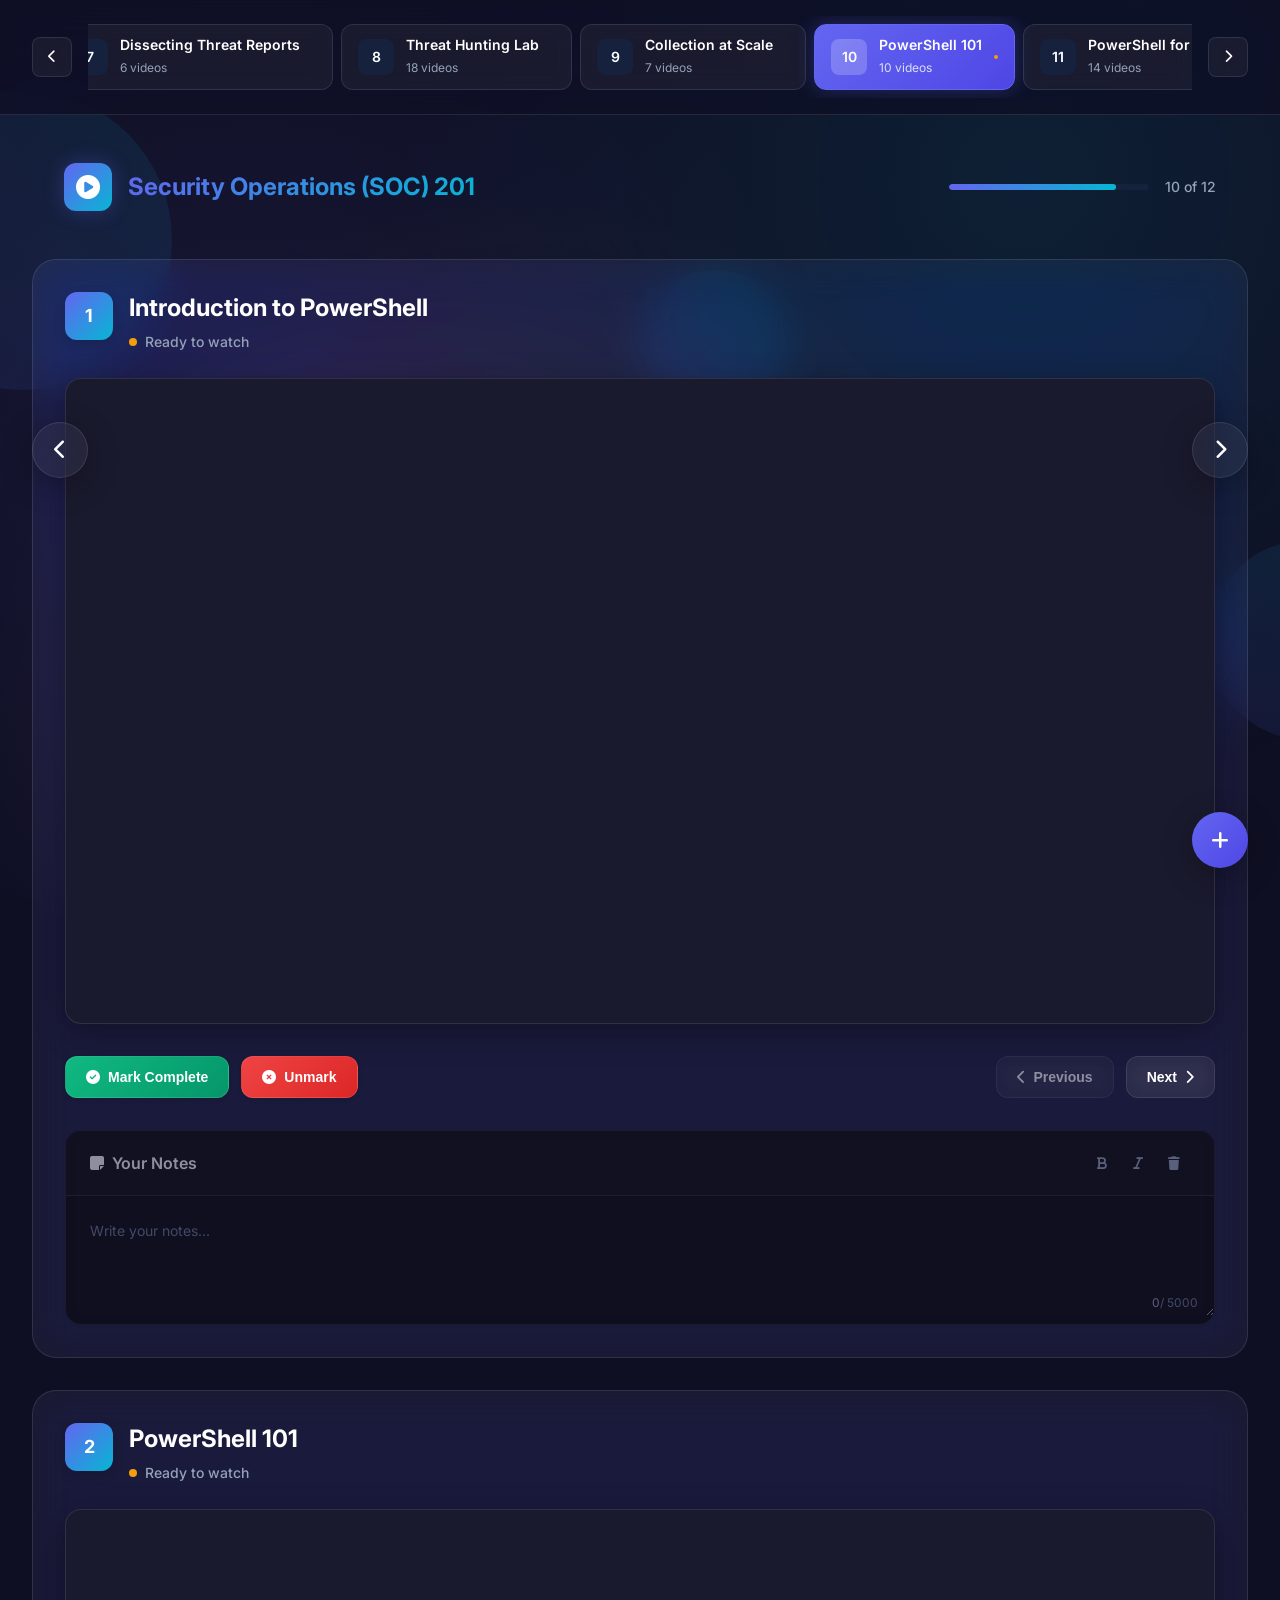
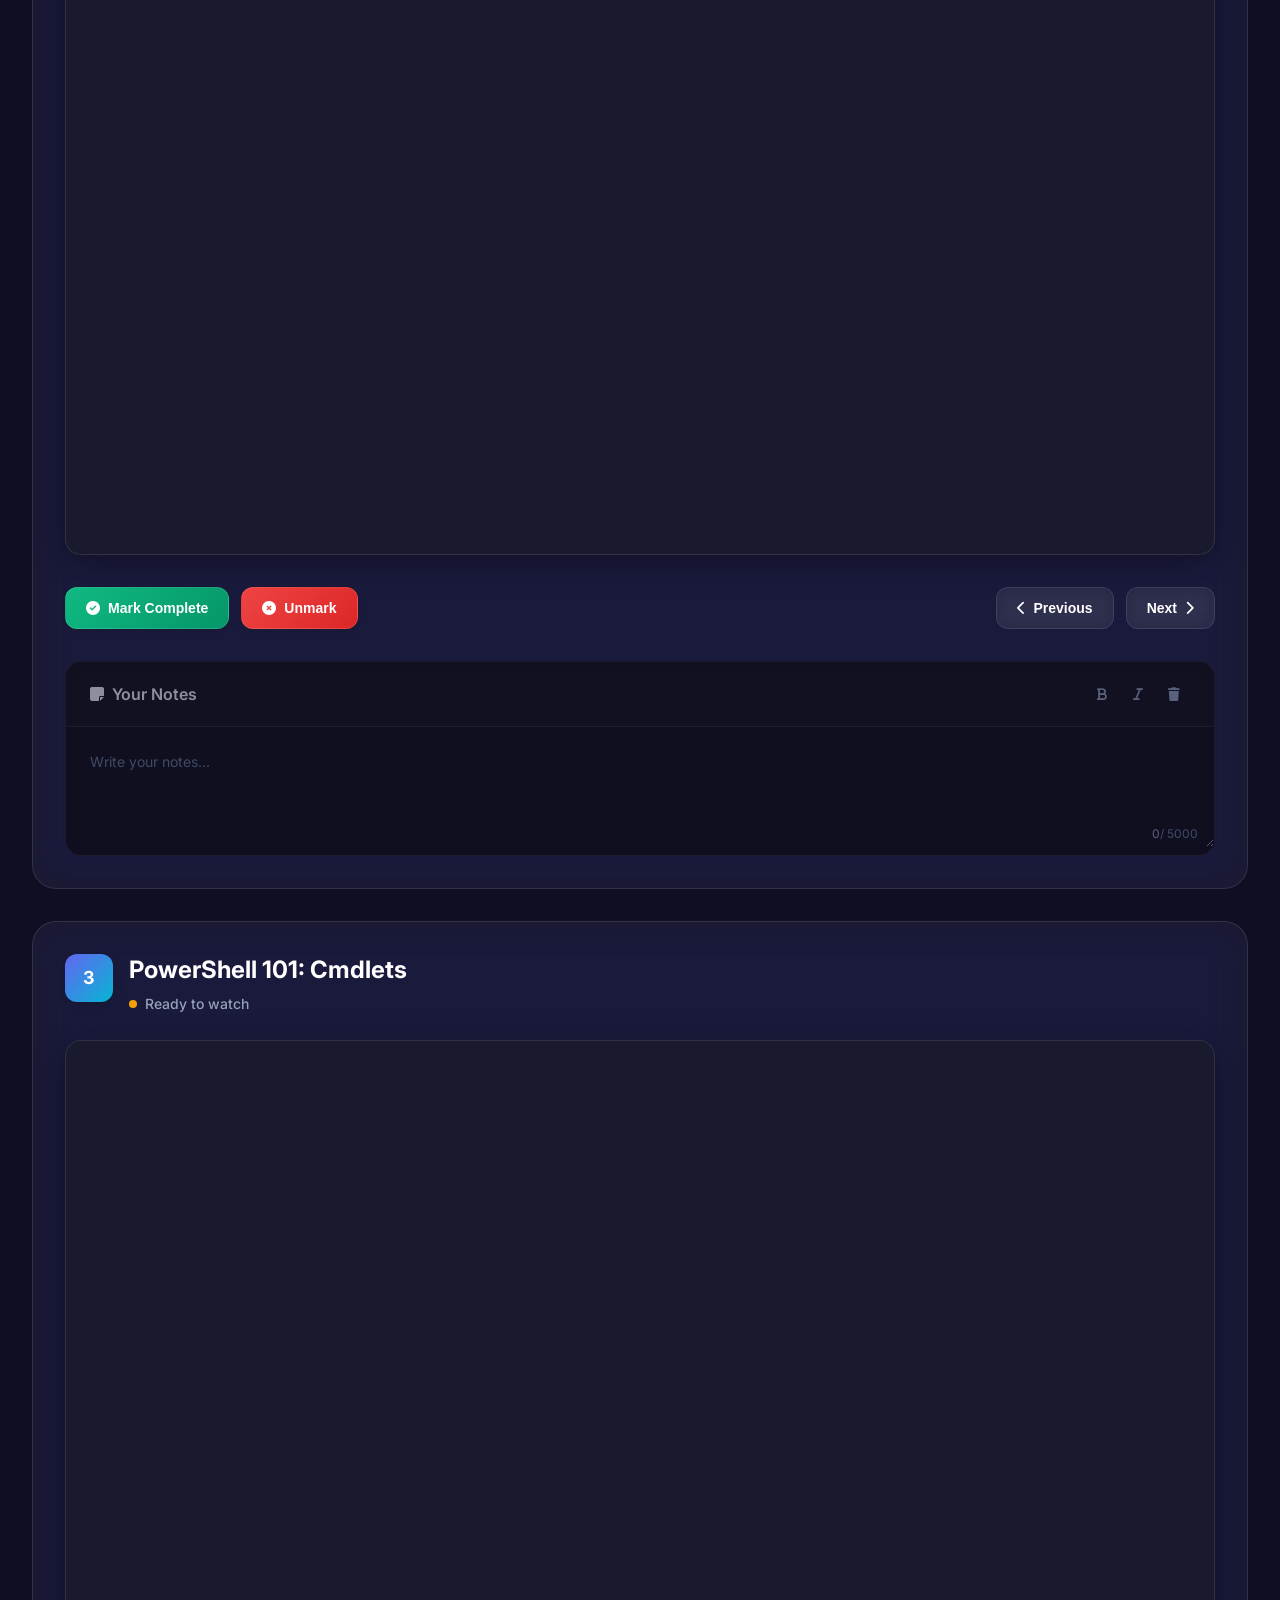
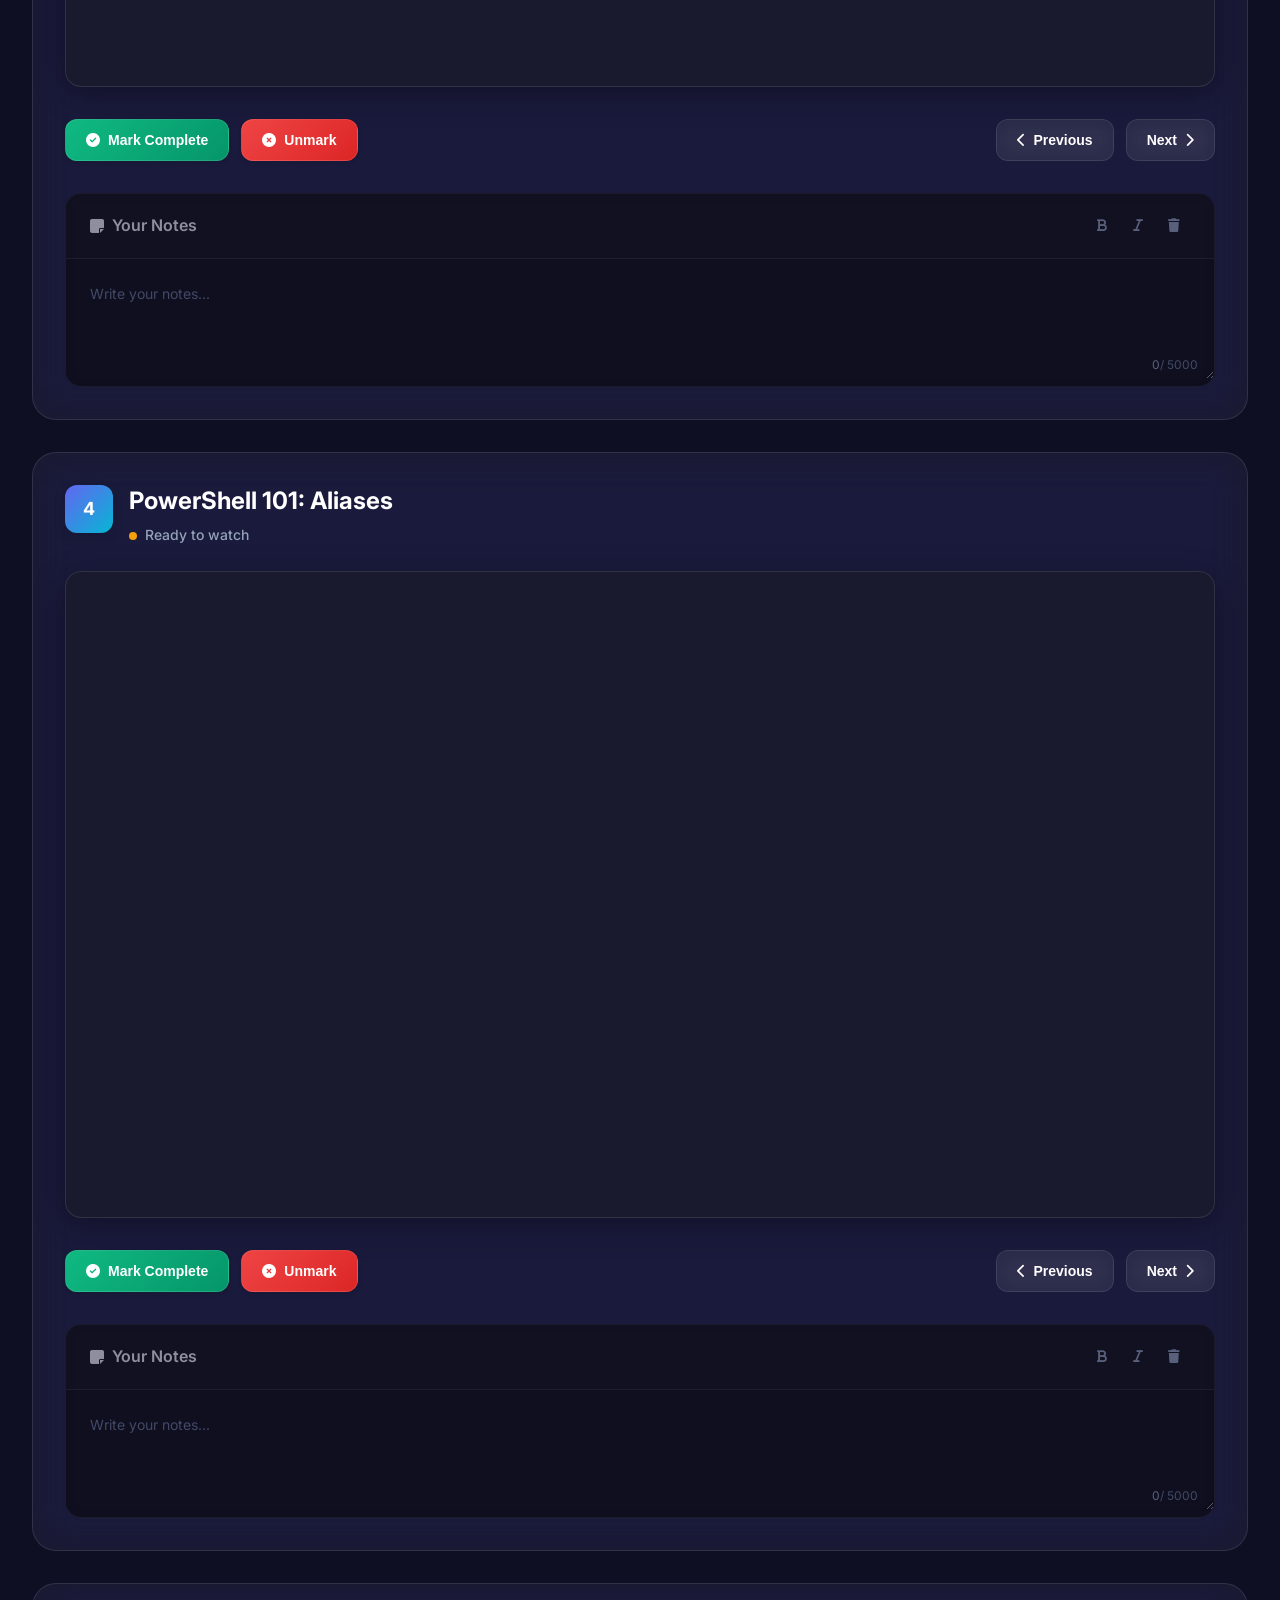
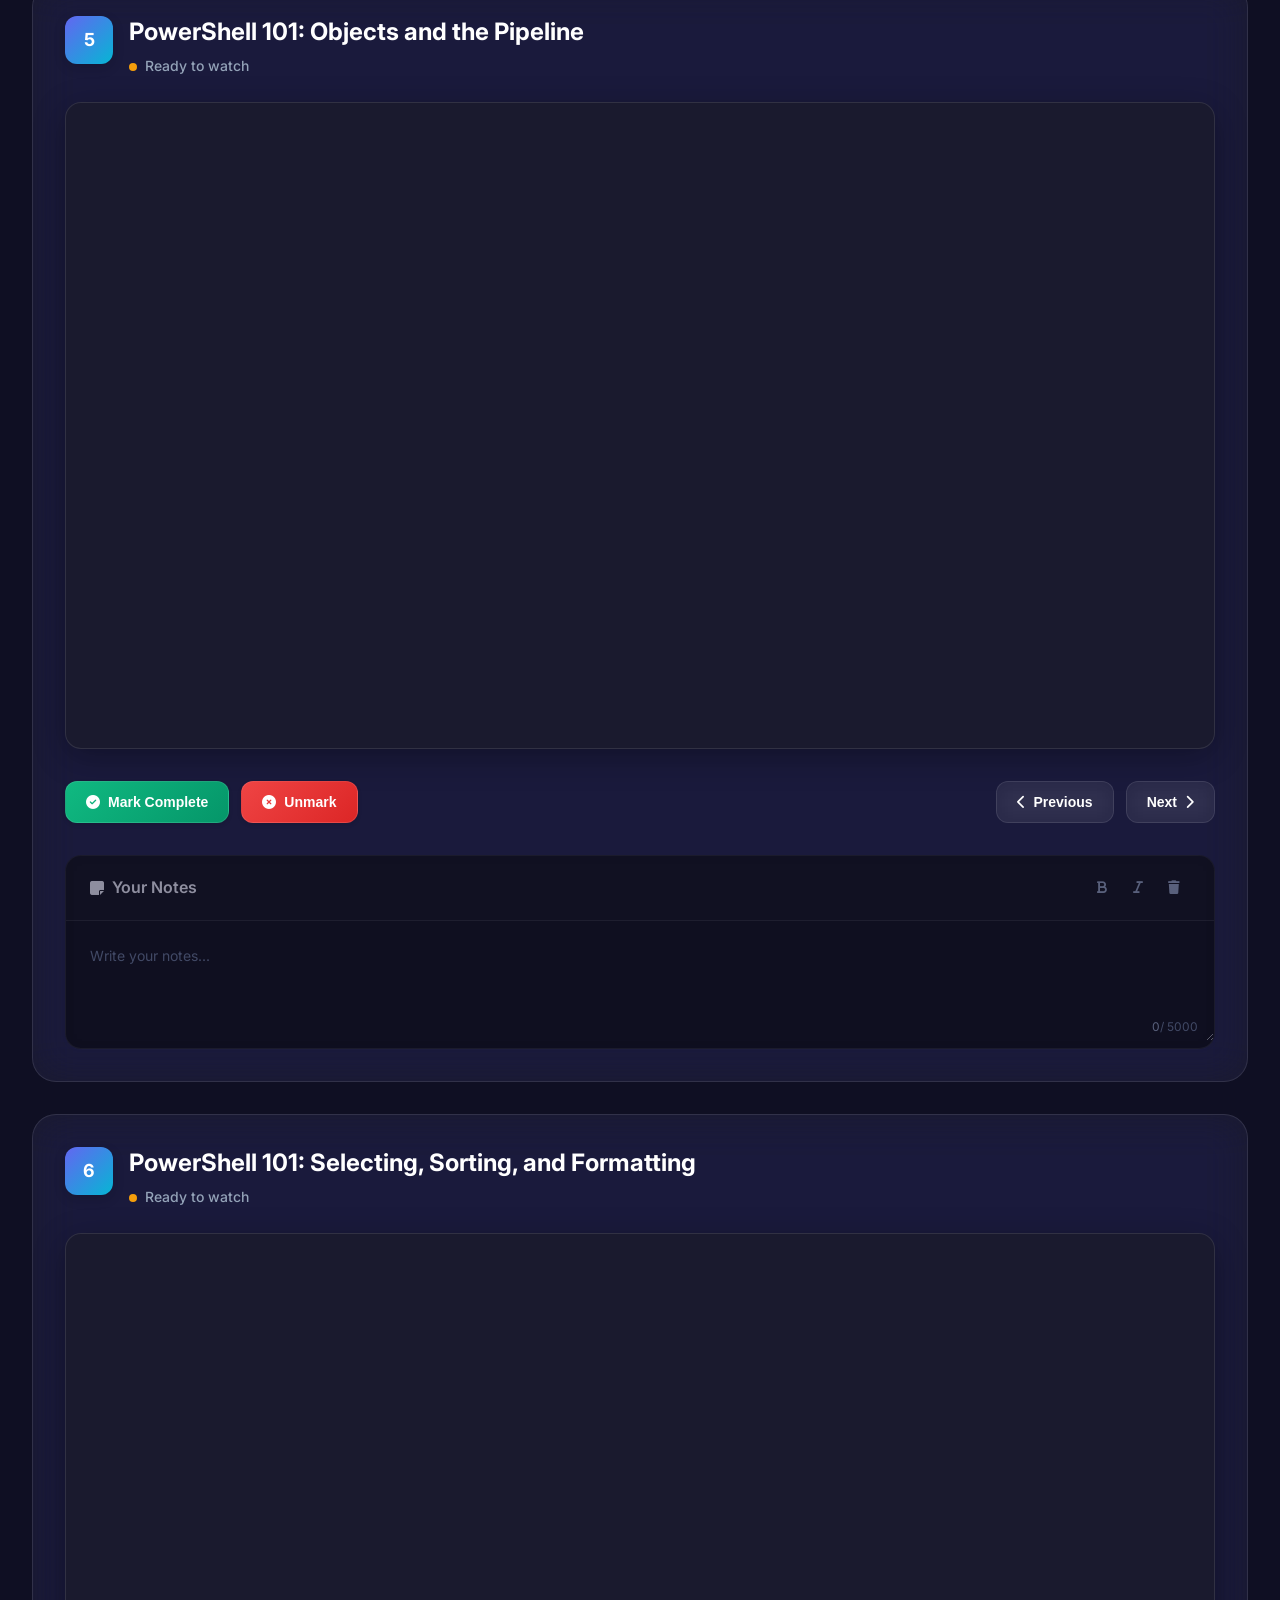
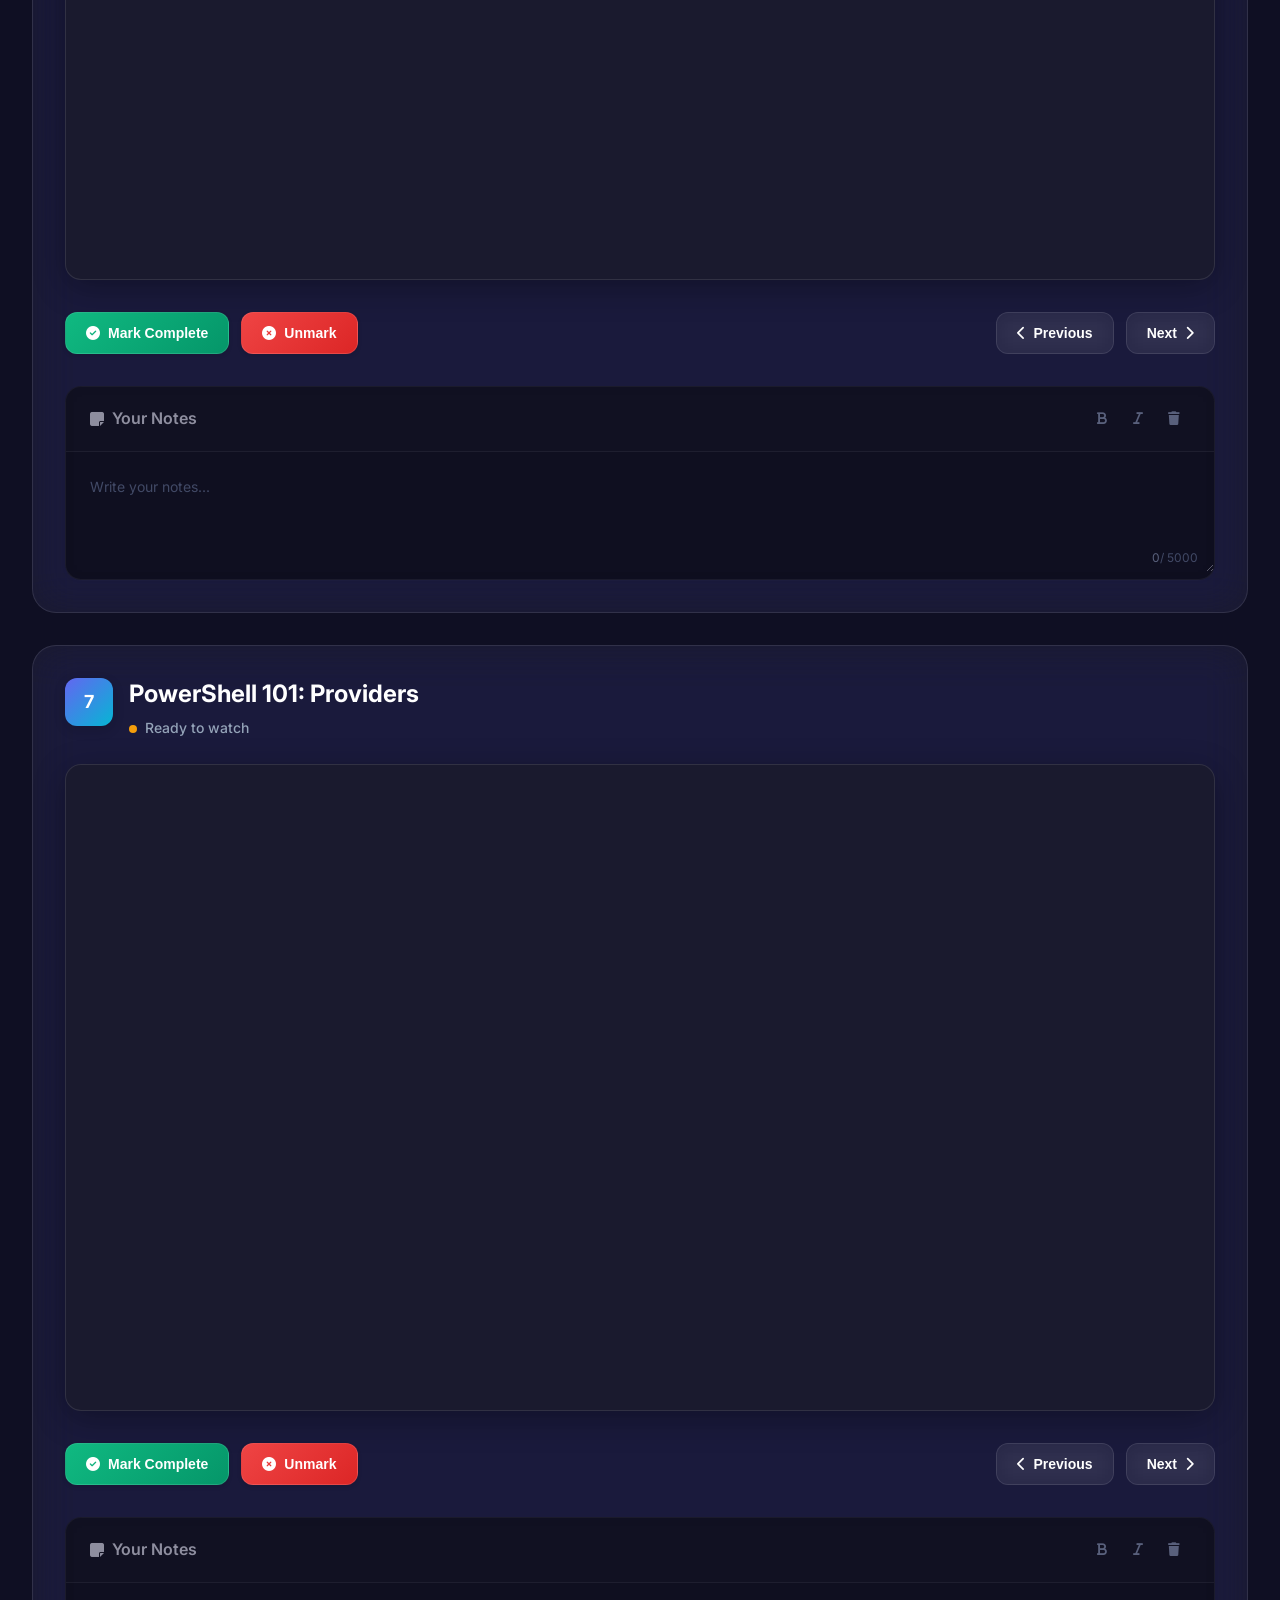
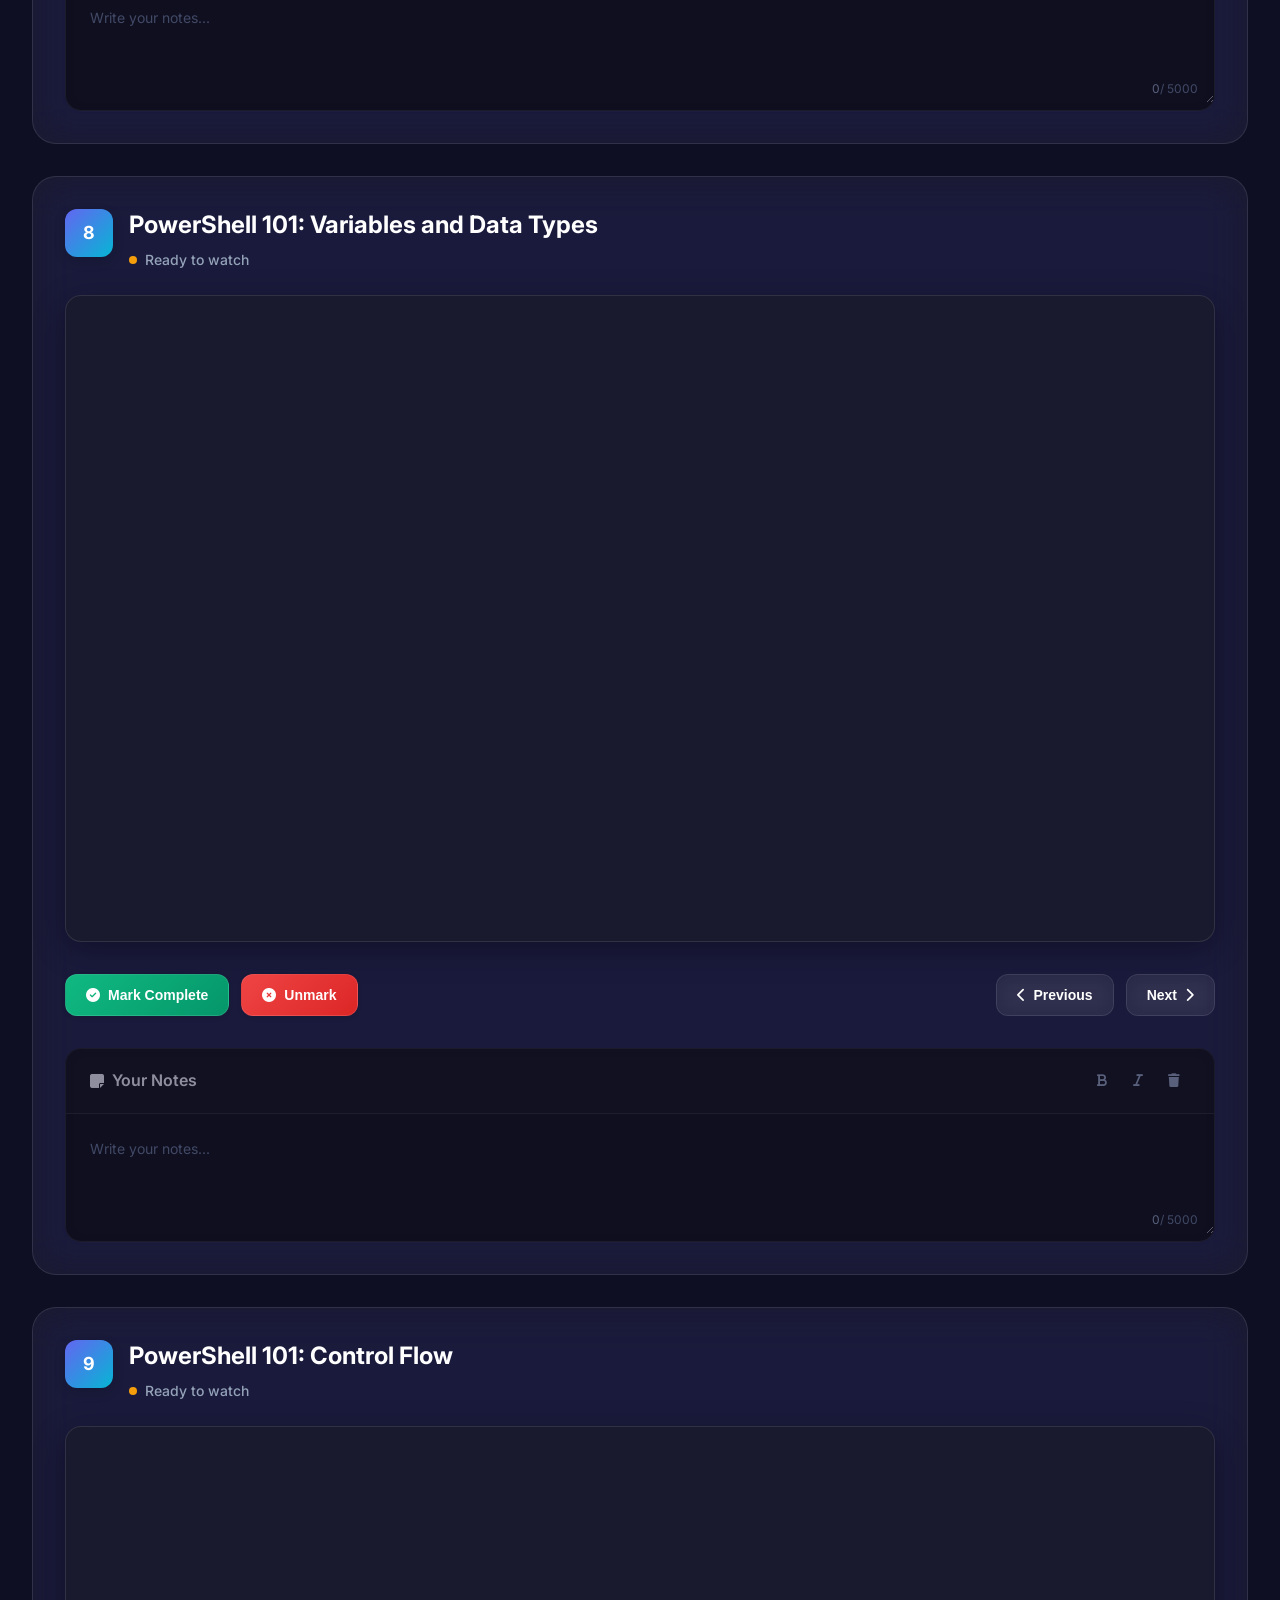
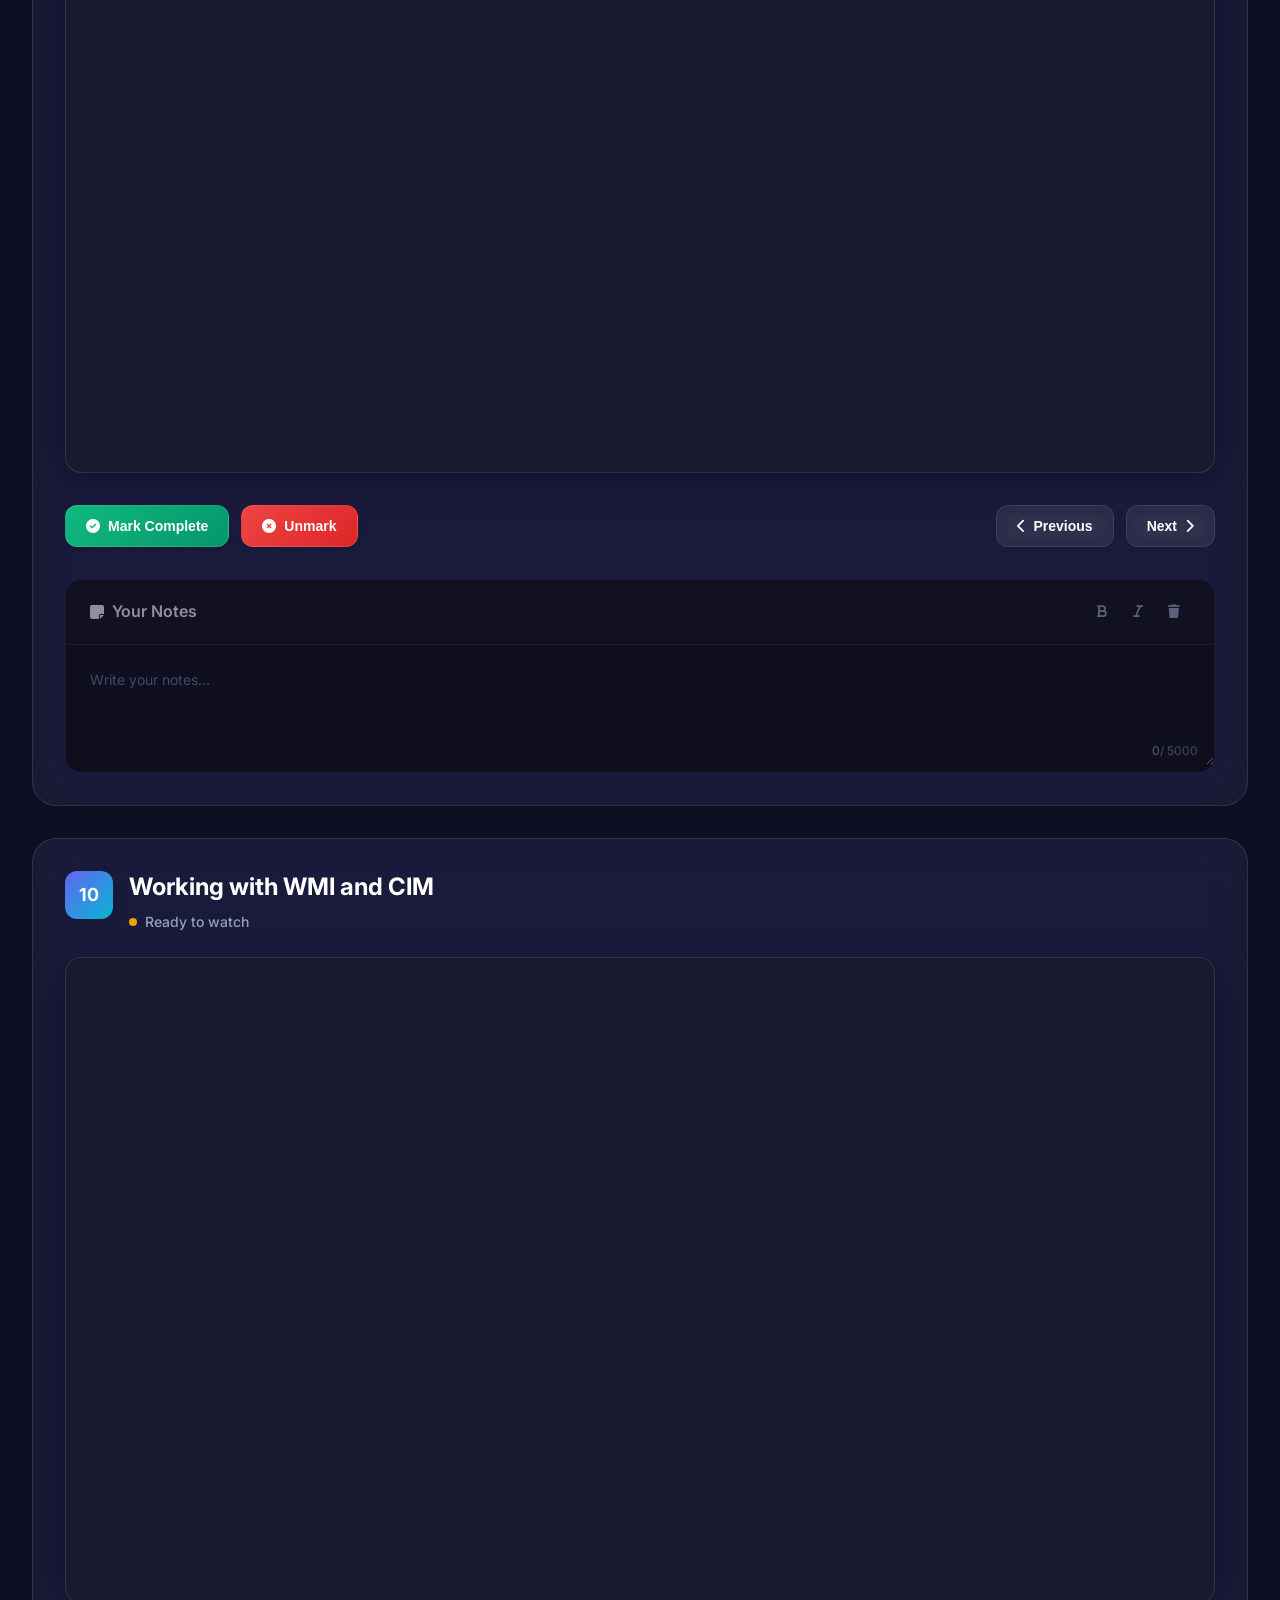
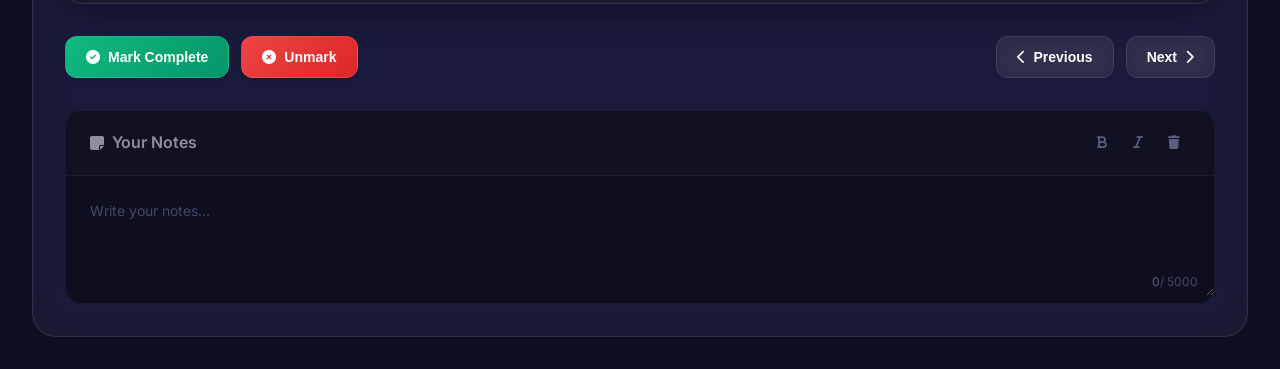
==== commit 5bfc3503: "Update s10.html" ====
--- a/s10.html
+++ b/s10.html
@@ -167,7 +167,7 @@
 <div class="video-info">
 <div class="video-badge"><span class="badge-number">1</span></div>
 <div class="video-meta">
-<h2 class="video-title">IntroductiontoPowerShell458 </h2>
+<h2 class="video-title">Introduction to PowerShell</h2>
 <div class="video-status">
 <span class="status-dot"></span>
 <span class="status-text">Ready to watch</span>
@@ -216,7 +216,7 @@
 <div class="video-info">
 <div class="video-badge"><span class="badge-number">2</span></div>
 <div class="video-meta">
-<h2 class="video-title">PowerShell101155 </h2>
+<h2 class="video-title">PowerShell 101</h2>
 <div class="video-status">
 <span class="status-dot"></span>
 <span class="status-text">Ready to watch</span>
@@ -265,7 +265,7 @@
 <div class="video-info">
 <div class="video-badge"><span class="badge-number">3</span></div>
 <div class="video-meta">
-<h2 class="video-title">PowerShell101Cmdlets609 </h2>
+<h2 class="video-title">PowerShell 101: Cmdlets</h2>
 <div class="video-status">
 <span class="status-dot"></span>
 <span class="status-text">Ready to watch</span>
@@ -314,7 +314,7 @@
 <div class="video-info">
 <div class="video-badge"><span class="badge-number">4</span></div>
 <div class="video-meta">
-<h2 class="video-title">PowerShell101Aliases645 </h2>
+<h2 class="video-title">PowerShell 101: Aliases</h2>
 <div class="video-status">
 <span class="status-dot"></span>
 <span class="status-text">Ready to watch</span>
@@ -363,7 +363,7 @@
 <div class="video-info">
 <div class="video-badge"><span class="badge-number">5</span></div>
 <div class="video-meta">
-<h2 class="video-title">PowerShell101ObjectsandthePipeline908 </h2>
+<h2 class="video-title">PowerShell 101: Objects and the Pipeline</h2>
 <div class="video-status">
 <span class="status-dot"></span>
 <span class="status-text">Ready to watch</span>
@@ -412,7 +412,7 @@
 <div class="video-info">
 <div class="video-badge"><span class="badge-number">6</span></div>
 <div class="video-meta">
-<h2 class="video-title">PowerShell101SelectingSortingandFormatting1735 </h2>
+<h2 class="video-title">PowerShell 101: Selecting, Sorting, and Formatting</h2>
 <div class="video-status">
 <span class="status-dot"></span>
 <span class="status-text">Ready to watch</span>
@@ -461,7 +461,7 @@
 <div class="video-info">
 <div class="video-badge"><span class="badge-number">7</span></div>
 <div class="video-meta">
-<h2 class="video-title">PowerShell 101 Providers </h2>
+<h2 class="video-title">PowerShell 101: Providers</h2>
 <div class="video-status">
 <span class="status-dot"></span>
 <span class="status-text">Ready to watch</span>
@@ -510,7 +510,7 @@
 <div class="video-info">
 <div class="video-badge"><span class="badge-number">8</span></div>
 <div class="video-meta">
-<h2 class="video-title">PowerShell 101 Variables and Data Types </h2>
+<h2 class="video-title">PowerShell 101: Variables and Data Types</h2>
 <div class="video-status">
 <span class="status-dot"></span>
 <span class="status-text">Ready to watch</span>
@@ -559,7 +559,7 @@
 <div class="video-info">
 <div class="video-badge"><span class="badge-number">9</span></div>
 <div class="video-meta">
-<h2 class="video-title">PowerShell 101 Control Flow </h2>
+<h2 class="video-title">PowerShell 101: Control Flow</h2>
 <div class="video-status">
 <span class="status-dot"></span>
 <span class="status-text">Ready to watch</span>
@@ -608,7 +608,7 @@
 <div class="video-info">
 <div class="video-badge"><span class="badge-number">10</span></div>
 <div class="video-meta">
-<h2 class="video-title">Working with WMI and CIM </h2>
+<h2 class="video-title">Working with WMI and CIM</h2>
 <div class="video-status">
 <span class="status-dot"></span>
 <span class="status-text">Ready to watch</span>
@@ -672,4 +672,4 @@
 </div>
 <script src="script.js"></script>
 </body>
-</html>+</html>
